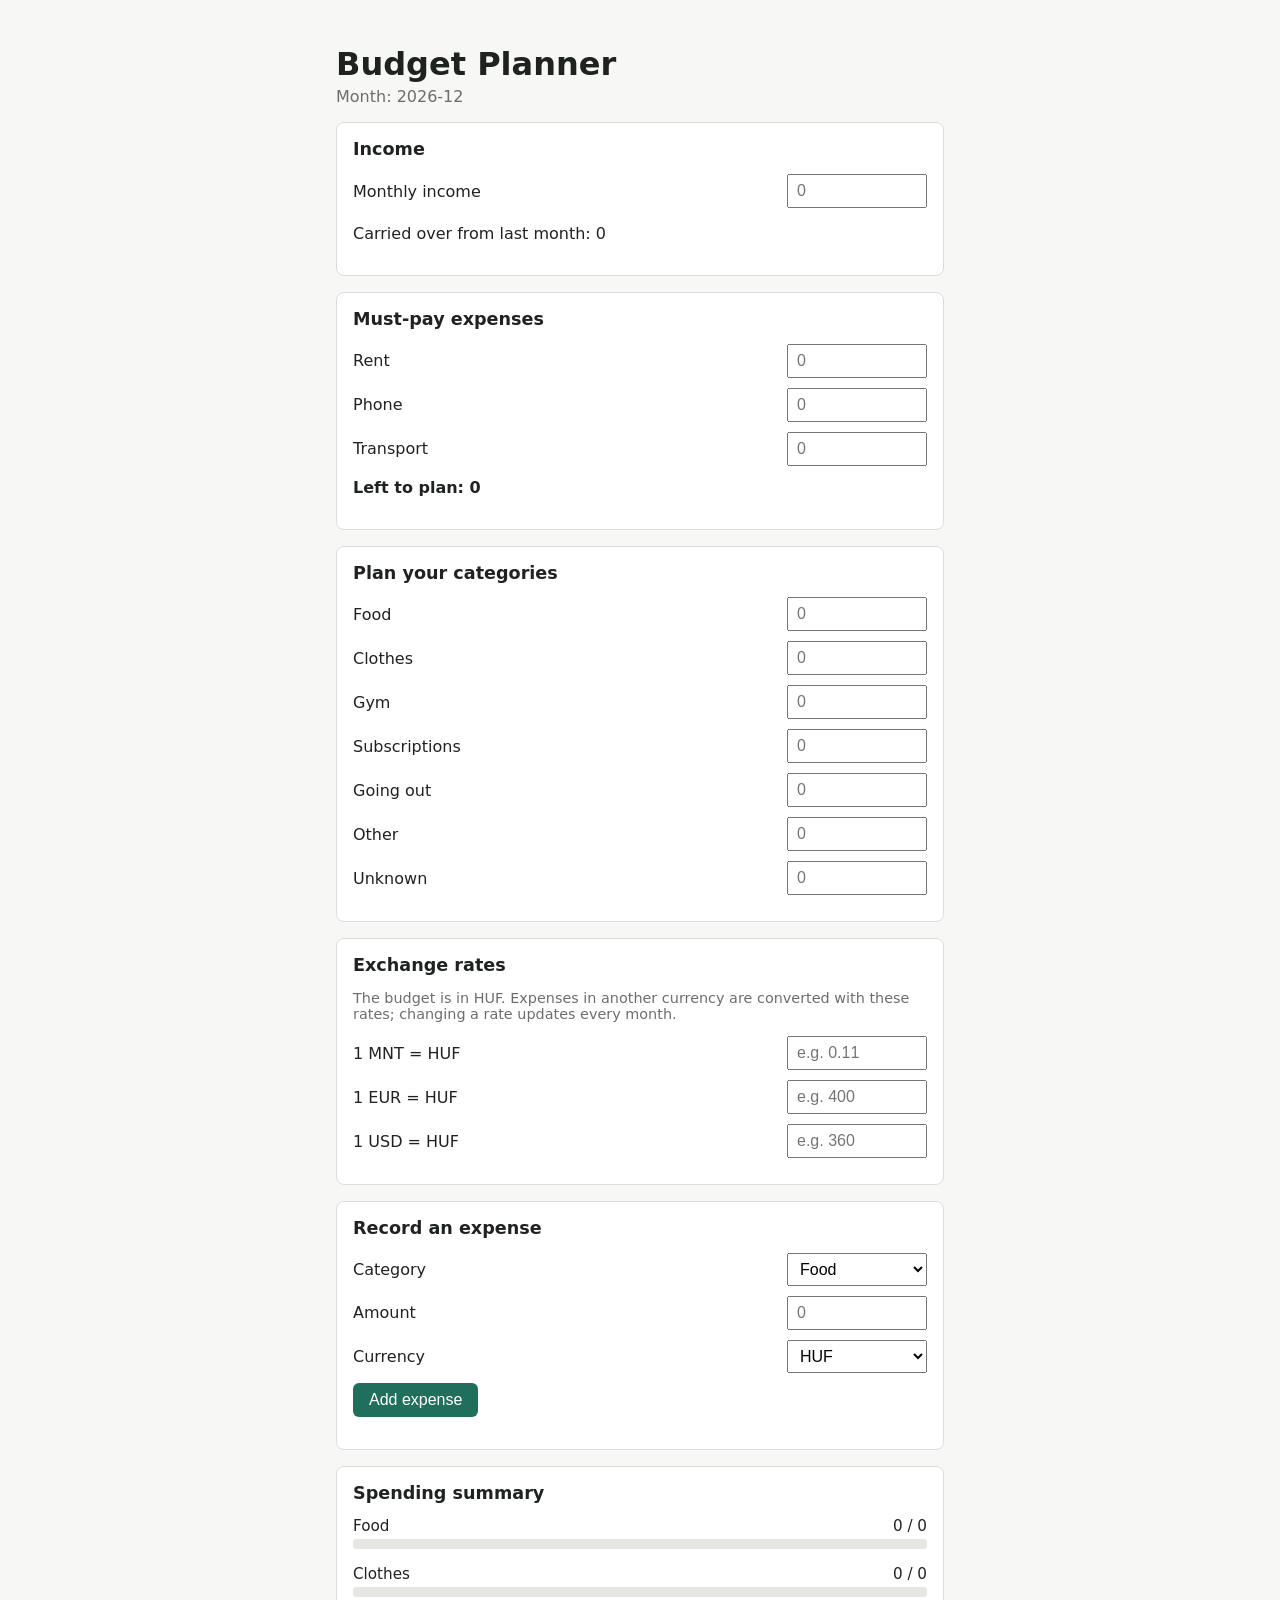
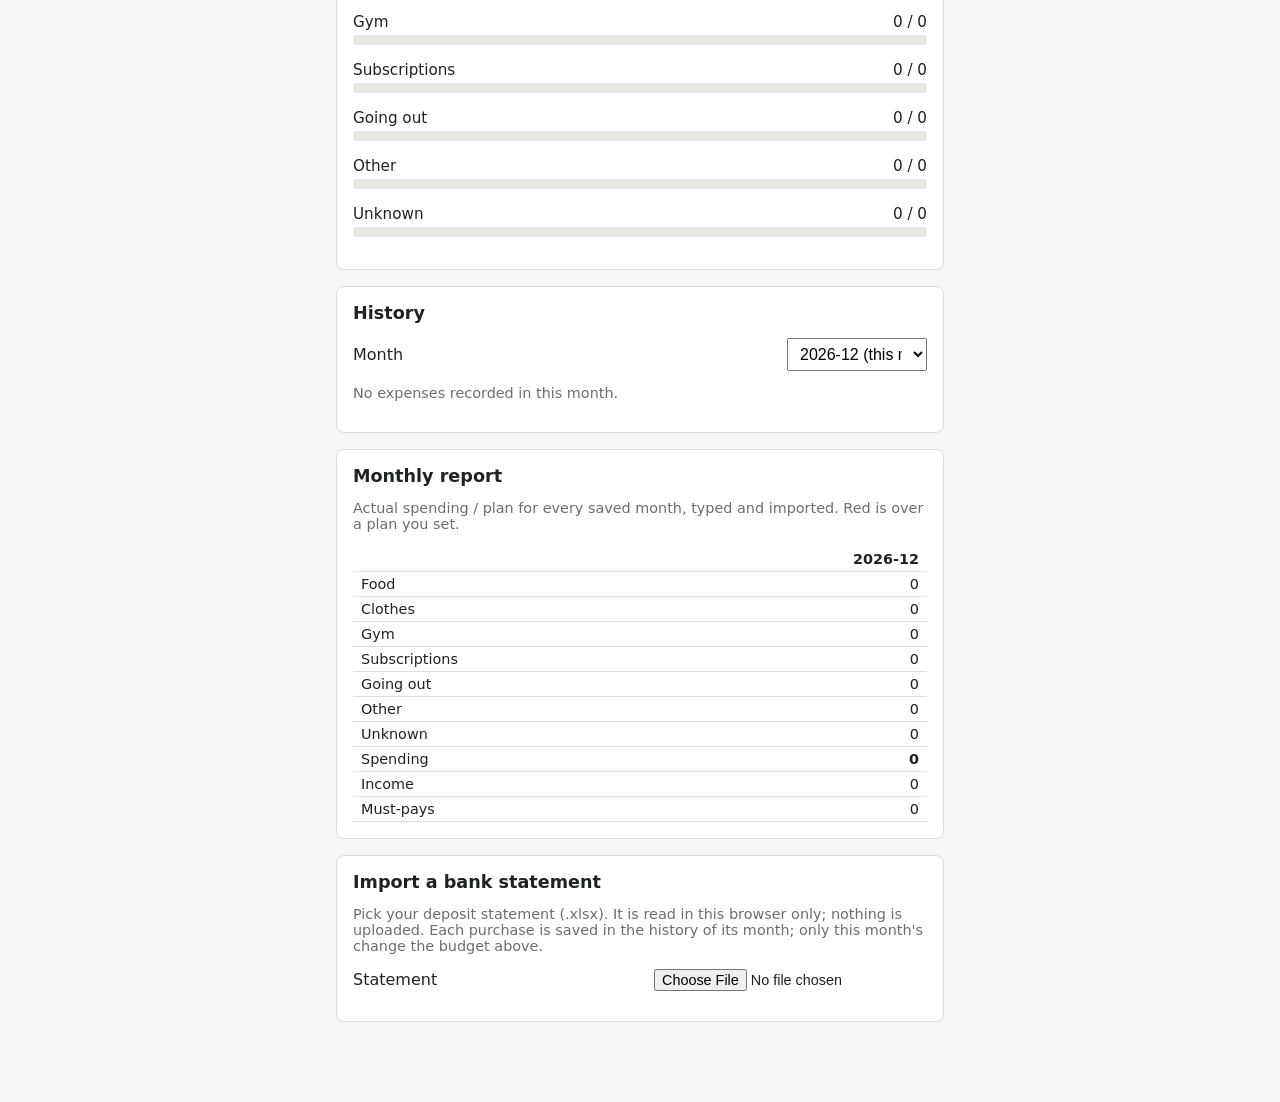
==== index.html @ a68175dc "Convert MNT, EUR and USD expenses to HUF" ====
<!DOCTYPE html>
<html lang="en">
<head>
  <meta charset="UTF-8">
  <meta name="viewport" content="width=device-width, initial-scale=1.0">
  <title>Budget Planner</title>
  <link rel="stylesheet" href="style.css">
</head>
<body>
  <div class="app">
    <h1>Budget Planner</h1>
    <p id="load-warning" class="warning" hidden></p>
    <p class="month-label">Month: <span id="current-month"></span></p>

    <section id="income-section">
      <h2>Income</h2>
      <label class="field">
        Monthly income
        <input type="number" id="income-input" min="0" step="0.01" placeholder="0">
      </label>
      <p class="carry-over">Carried over from last month: <span id="carry-over">0</span></p>
    </section>

    <section id="mustpays-section">
      <h2>Must-pay expenses</h2>
      <label class="field">
        Rent
        <input type="number" id="rent-input" min="0" step="0.01" placeholder="0">
      </label>
      <label class="field">
        Phone
        <input type="number" id="phone-input" min="0" step="0.01" placeholder="0">
      </label>
      <label class="field">
        Transport
        <input type="number" id="transport-input" min="0" step="0.01" placeholder="0">
      </label>
      <p class="left-to-plan">Left to plan: <span id="left-to-plan">0</span></p>
    </section>

    <section id="planning-section">
      <h2>Plan your categories</h2>
      <div id="category-plan-list"></div>
    </section>

    <section id="rates-section">
      <h2>Exchange rates</h2>
      <p class="hint">The budget is in HUF. Expenses in another currency are converted with these rates;
        changing a rate updates every month.</p>
      <label class="field">
        1 MNT = HUF
        <input type="number" id="rate-MNT" min="0" step="any" placeholder="e.g. 0.11">
      </label>
      <label class="field">
        1 EUR = HUF
        <input type="number" id="rate-EUR" min="0" step="any" placeholder="e.g. 400">
      </label>
      <label class="field">
        1 USD = HUF
        <input type="number" id="rate-USD" min="0" step="any" placeholder="e.g. 360">
      </label>
    </section>

    <section id="expense-section">
      <h2>Record an expense</h2>
      <label class="field">
        Category
        <select id="expense-category"></select>
      </label>
      <label class="field">
        Amount
        <input type="number" id="expense-amount" min="0" step="0.01" placeholder="0">
      </label>
      <label class="field">
        Currency
        <select id="expense-currency"></select>
      </label>
      <button id="add-expense-btn" type="button">Add expense</button>
      <p id="expense-message" class="warning"></p>
    </section>

    <section id="summary-section">
      <h2>Spending summary</h2>
      <p id="rate-warning" class="warning" hidden></p>
      <div id="category-summary-list"></div>
    </section>

    <section id="history-section">
      <h2>History</h2>
      <label class="field">
        Month
        <select id="history-month"></select>
      </label>
      <div id="history-list"></div>
    </section>

    <section id="report-section">
      <h2>Monthly report</h2>
      <p class="hint">Actual spending / plan for every saved month, typed and imported. Red is over a plan you set.</p>
      <div class="report-scroll">
        <table id="monthly-report"></table>
      </div>
    </section>

    <section id="statement-section">
      <h2>Import a bank statement</h2>
      <p class="hint">Pick your deposit statement (.xlsx). It is read in this browser only; nothing is uploaded.
        Each purchase is saved in the history of its month; only this month's change the budget above.</p>
      <label class="field">
        Statement
        <input type="file" id="statement-input" accept=".xlsx">
      </label>
      <p id="statement-status" class="hint"></p>
    </section>
  </div>

  <script src="statement.js"></script>
  <script src="app.js"></script>
</body>
</html>
---- style.css ----
:root {
  color-scheme: light dark;
  --bg: #f7f7f5;
  --panel: #ffffff;
  --text: #1f2320;
  --muted: #6b6f6c;
  --accent: #1f6f5c;
  --over: #c0392b;
  --border: #ddd;
}

* {
  box-sizing: border-box;
}

body {
  margin: 0;
  font-family: system-ui, -apple-system, "Segoe UI", sans-serif;
  background: var(--bg);
  color: var(--text);
}

.app {
  max-width: 640px;
  margin: 0 auto;
  padding: 24px 16px 64px;
}

h1 {
  margin-bottom: 4px;
}

.month-label {
  color: var(--muted);
  margin-top: 0;
}

section {
  background: var(--panel);
  border: 1px solid var(--border);
  border-radius: 8px;
  padding: 16px;
  margin-bottom: 16px;
}

h2 {
  margin-top: 0;
  font-size: 1.1rem;
}

.field {
  display: flex;
  justify-content: space-between;
  align-items: center;
  gap: 12px;
  margin-bottom: 10px;
}

.field input,
.field select {
  width: 140px;
  padding: 6px 8px;
  font-size: 1rem;
}

.left-to-plan {
  font-weight: 600;
  margin-top: 12px;
}

.category-plan-row {
  display: flex;
  justify-content: space-between;
  align-items: center;
  gap: 12px;
  margin-bottom: 10px;
}

.category-plan-row input {
  width: 140px;
  padding: 6px 8px;
  font-size: 1rem;
}

#add-expense-btn {
  padding: 8px 16px;
  font-size: 1rem;
  cursor: pointer;
  background: var(--accent);
  color: #fff;
  border: none;
  border-radius: 6px;
}

.category-summary-row {
  margin-bottom: 16px;
}

.category-summary-row .summary-header {
  display: flex;
  justify-content: space-between;
  font-size: 0.95rem;
  margin-bottom: 4px;
}

.progress-track {
  background: #e6e6e3;
  border-radius: 4px;
  height: 10px;
  overflow: hidden;
}

.progress-fill {
  height: 100%;
  background: var(--accent);
}

.progress-fill.over {
  background: var(--over);
}

.warning {
  color: var(--over);
  font-weight: 600;
  margin-top: 4px;
}

.hint {
  color: var(--muted);
  font-size: 0.9rem;
}

.field input[type="file"] {
  width: auto;
  max-width: 60%;
  padding: 0;
  font-size: 0.9rem;
}

/* The report has one column per month, so it scrolls sideways on a phone
   instead of widening the page. */
.report-scroll {
  overflow-x: auto;
}

#monthly-report {
  border-collapse: collapse;
  width: 100%;
  font-size: 0.9rem;
}

#monthly-report th,
#monthly-report td {
  padding: 4px 8px;
  border-bottom: 1px solid var(--border);
  text-align: right;
  white-space: nowrap;
}

#monthly-report th {
  text-align: left;
  font-weight: normal;
}

#monthly-report .report-head td,
#monthly-report .report-total {
  font-weight: 600;
}

#monthly-report .report-aside {
  color: var(--muted);
}

#monthly-report td.over {
  color: var(--over);
  font-weight: 600;
}

.history-row {
  display: flex;
  flex-wrap: wrap;
  align-items: center;
  gap: 4px 12px;
  padding: 6px 0;
  border-bottom: 1px solid var(--border);
  font-size: 0.9rem;
}

.history-time {
  color: var(--muted);
  min-width: 140px;
}

.history-category {
  flex: 1;
}

.history-amount {
  font-weight: 600;
}

.history-source {
  color: var(--muted);
  font-size: 0.8rem;
}

.delete-btn {
  padding: 2px 8px;
  font-size: 0.8rem;
  cursor: pointer;
  background: none;
  color: var(--over);
  border: 1px solid var(--over);
  border-radius: 4px;
}

@media (prefers-color-scheme: dark) {
  :root {
    --bg: #1b1d1c;
    --panel: #262927;
    --text: #eee;
    --muted: #9aa39d;
    --border: #3a3d3b;
  }
}
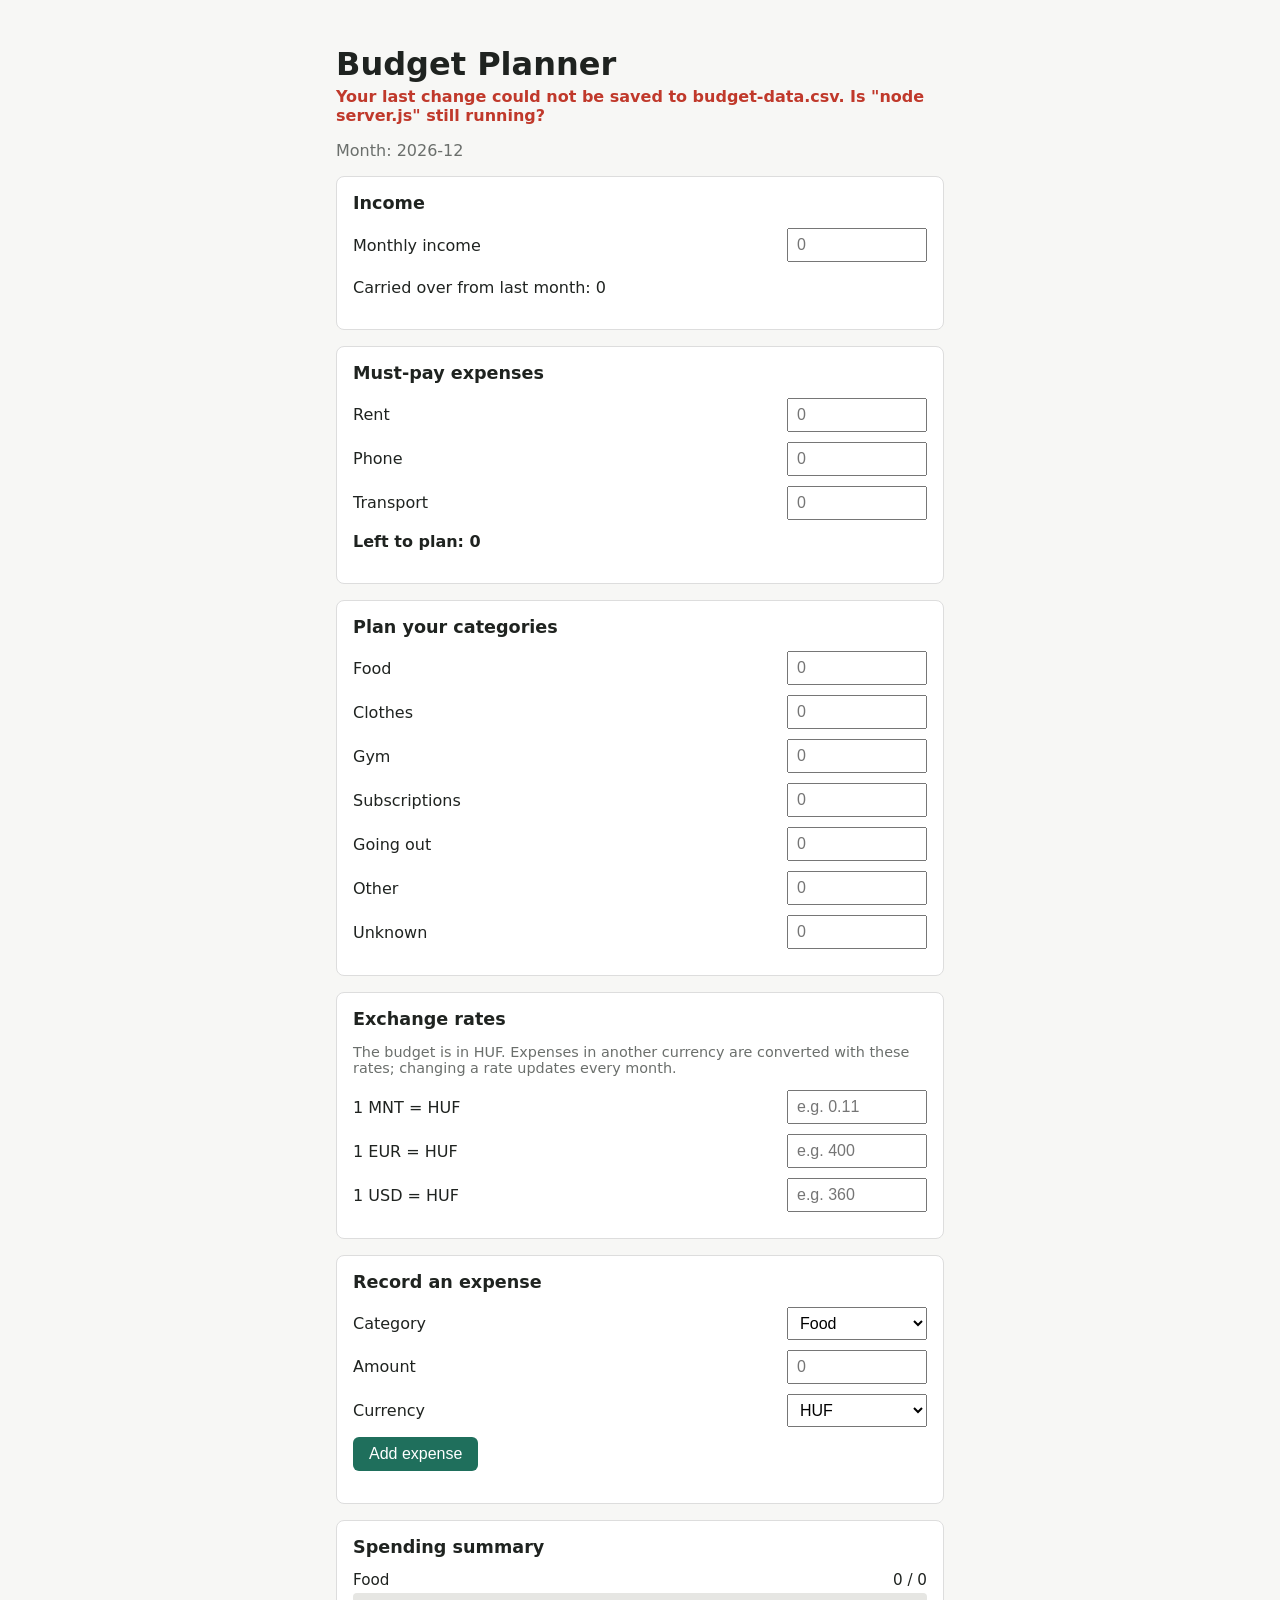
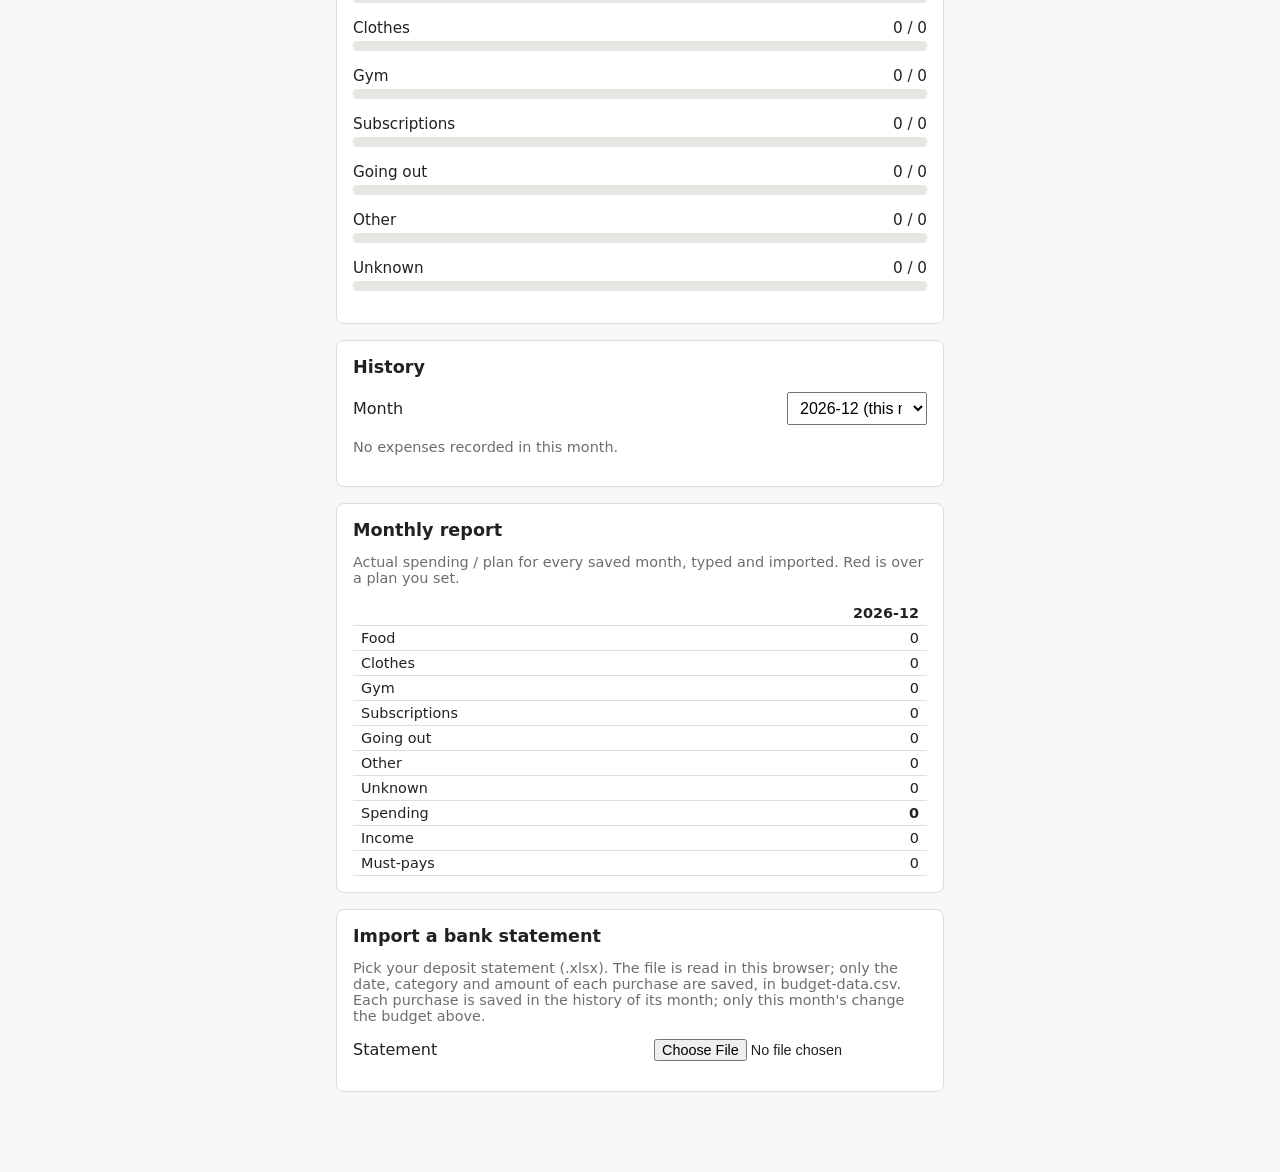
==== commit edd1fcc4: "Save all data in budget-data.csv through a local server" ====
--- a/index.html
+++ b/index.html
@@ -10,6 +10,7 @@
   <div class="app">
     <h1>Budget Planner</h1>
     <p id="load-warning" class="warning" hidden></p>
+    <p id="save-warning" class="warning" hidden></p>
     <p class="month-label">Month: <span id="current-month"></span></p>
 
     <section id="income-section">
@@ -104,7 +105,7 @@
 
     <section id="statement-section">
       <h2>Import a bank statement</h2>
-      <p class="hint">Pick your deposit statement (.xlsx). It is read in this browser only; nothing is uploaded.
+      <p class="hint">Pick your deposit statement (.xlsx). The file is read in this browser; only the date, category and amount of each purchase are saved, in budget-data.csv.
         Each purchase is saved in the history of its month; only this month's change the budget above.</p>
       <label class="field">
         Statement
@@ -115,6 +116,7 @@
   </div>
 
   <script src="statement.js"></script>
+  <script src="csv-data.js"></script>
   <script src="app.js"></script>
 </body>
 </html>
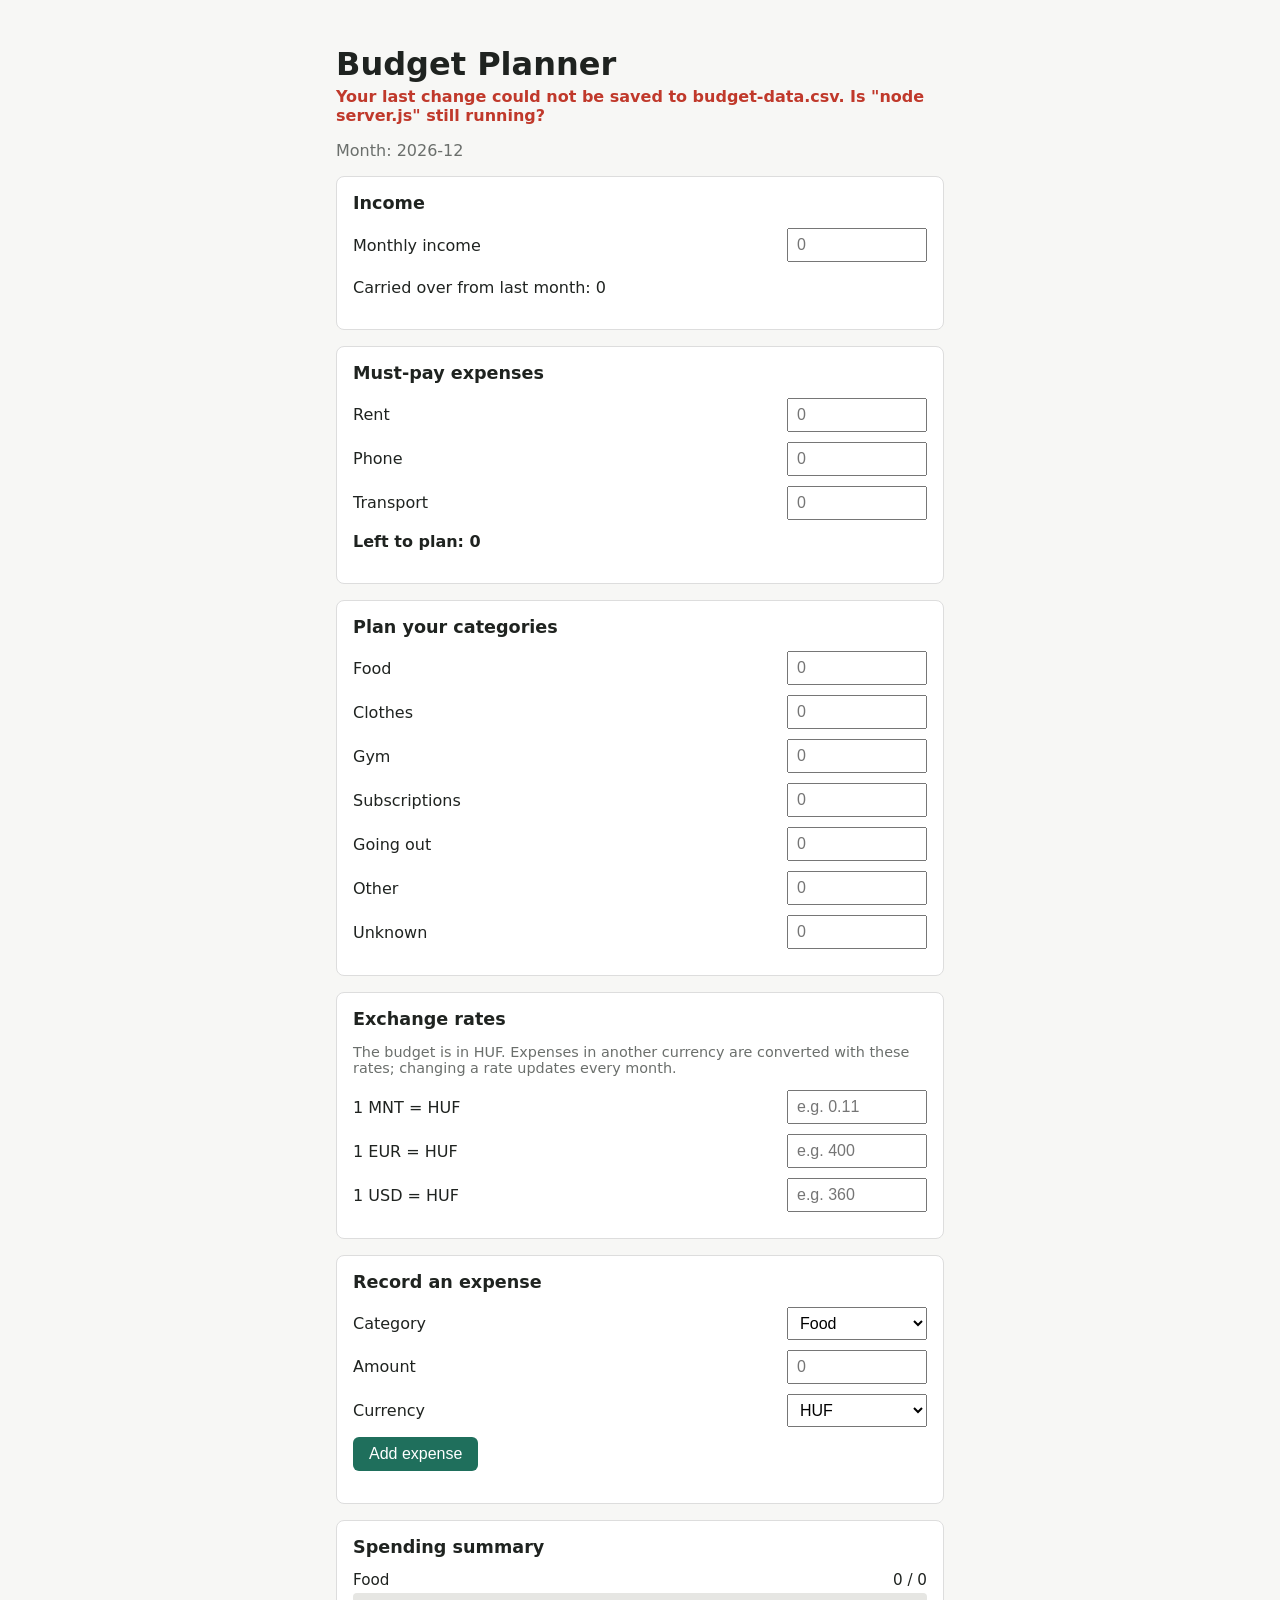
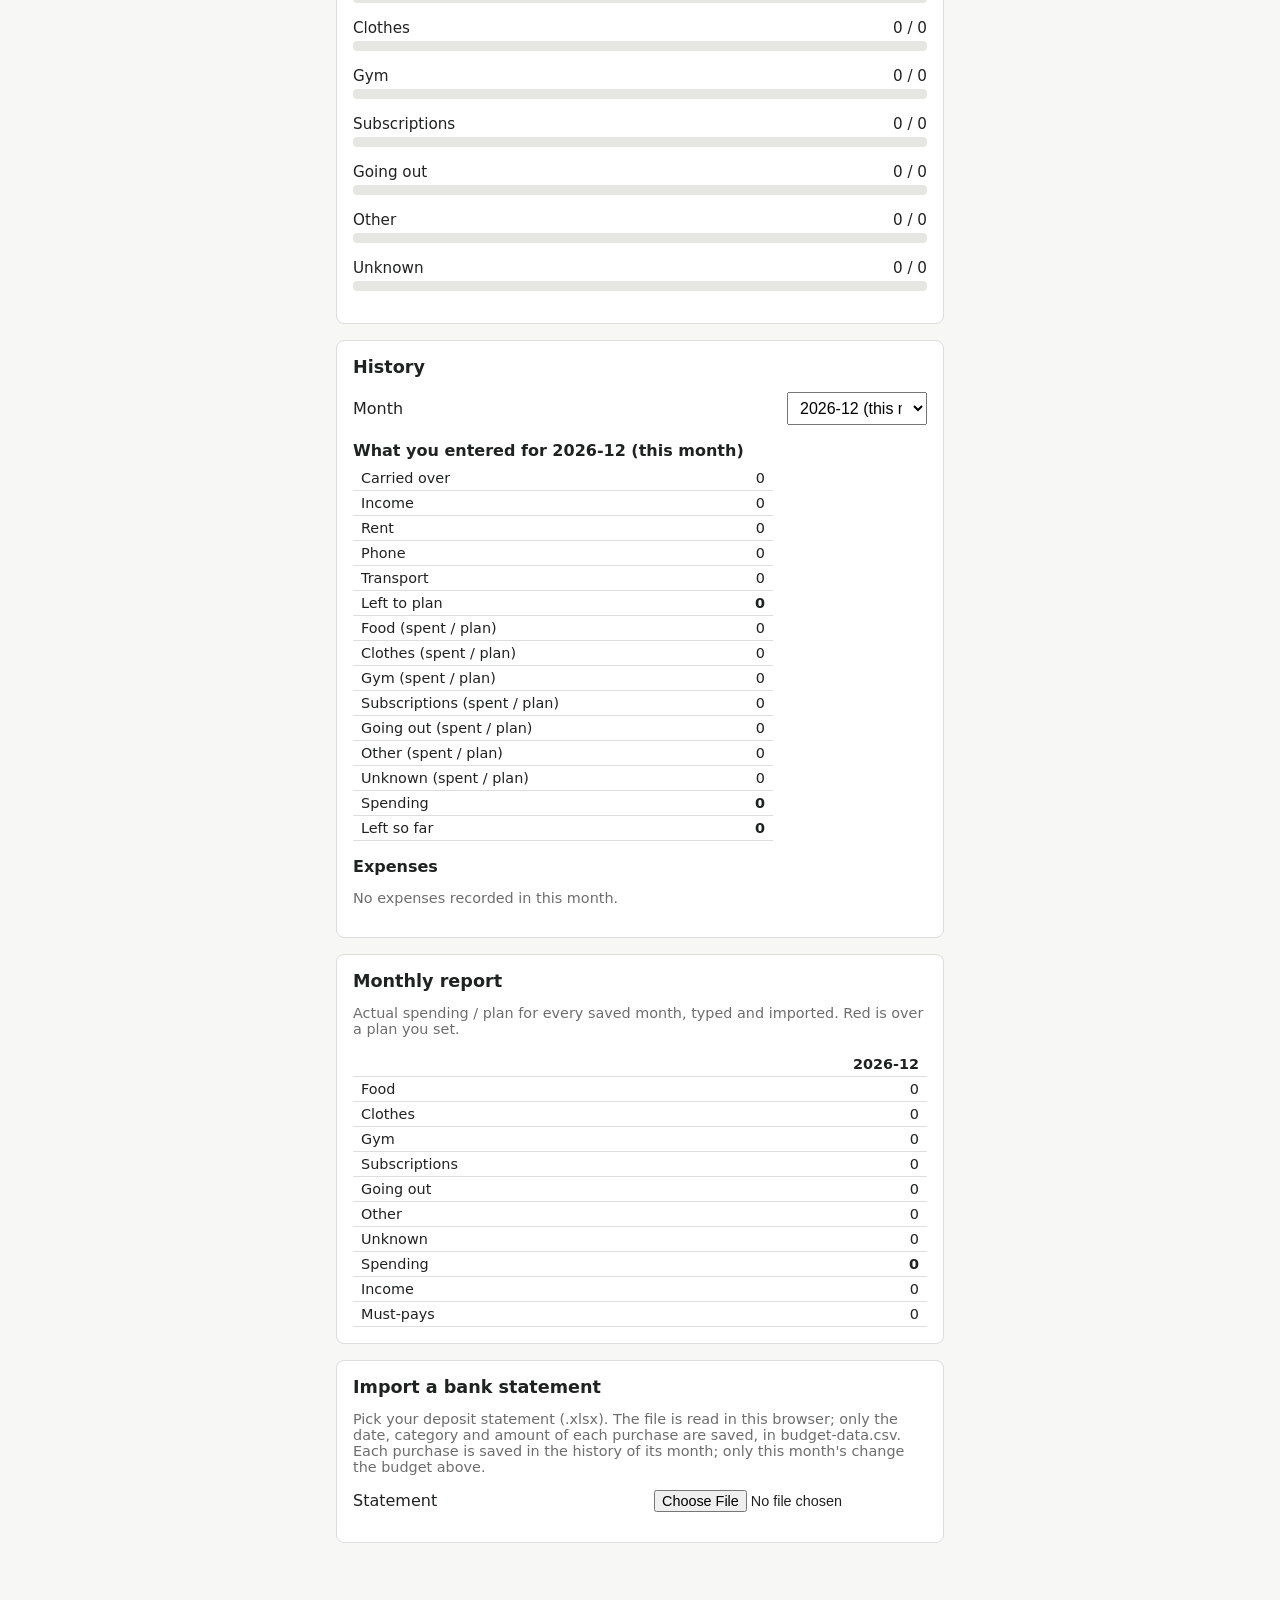
==== commit d6746296: "Show each month's inputs in the history" ====
--- a/index.html
+++ b/index.html
@@ -92,6 +92,9 @@
         Month
         <select id="history-month"></select>
       </label>
+      <h3 id="history-inputs-title" class="history-subtitle"></h3>
+      <table id="history-inputs" class="report-table"></table>
+      <h3 class="history-subtitle">Expenses</h3>
       <div id="history-list"></div>
     </section>
 
@@ -99,7 +102,7 @@
       <h2>Monthly report</h2>
       <p class="hint">Actual spending / plan for every saved month, typed and imported. Red is over a plan you set.</p>
       <div class="report-scroll">
-        <table id="monthly-report"></table>
+        <table id="monthly-report" class="report-table"></table>
       </div>
     </section>
 
--- a/style.css
+++ b/style.css
@@ -143,35 +143,35 @@
   overflow-x: auto;
 }
 
-#monthly-report {
+.report-table {
   border-collapse: collapse;
   width: 100%;
   font-size: 0.9rem;
 }
 
-#monthly-report th,
-#monthly-report td {
+.report-table th,
+.report-table td {
   padding: 4px 8px;
   border-bottom: 1px solid var(--border);
   text-align: right;
   white-space: nowrap;
 }
 
-#monthly-report th {
+.report-table th {
   text-align: left;
   font-weight: normal;
 }
 
-#monthly-report .report-head td,
-#monthly-report .report-total {
-  font-weight: 600;
-}
-
-#monthly-report .report-aside {
-  color: var(--muted);
-}
-
-#monthly-report td.over {
+.report-table .report-head td,
+.report-table .report-total {
+  font-weight: 600;
+}
+
+.report-table .report-aside {
+  color: var(--muted);
+}
+
+.report-table td.over {
   color: var(--over);
   font-weight: 600;
 }
@@ -223,3 +223,13 @@
     --border: #3a3d3b;
   }
 }
+
+.history-subtitle {
+  font-size: 1rem;
+  margin: 16px 0 6px;
+}
+
+/* A month's inputs: the label left, the amount right, at reading width. */
+#history-inputs {
+  max-width: 420px;
+}
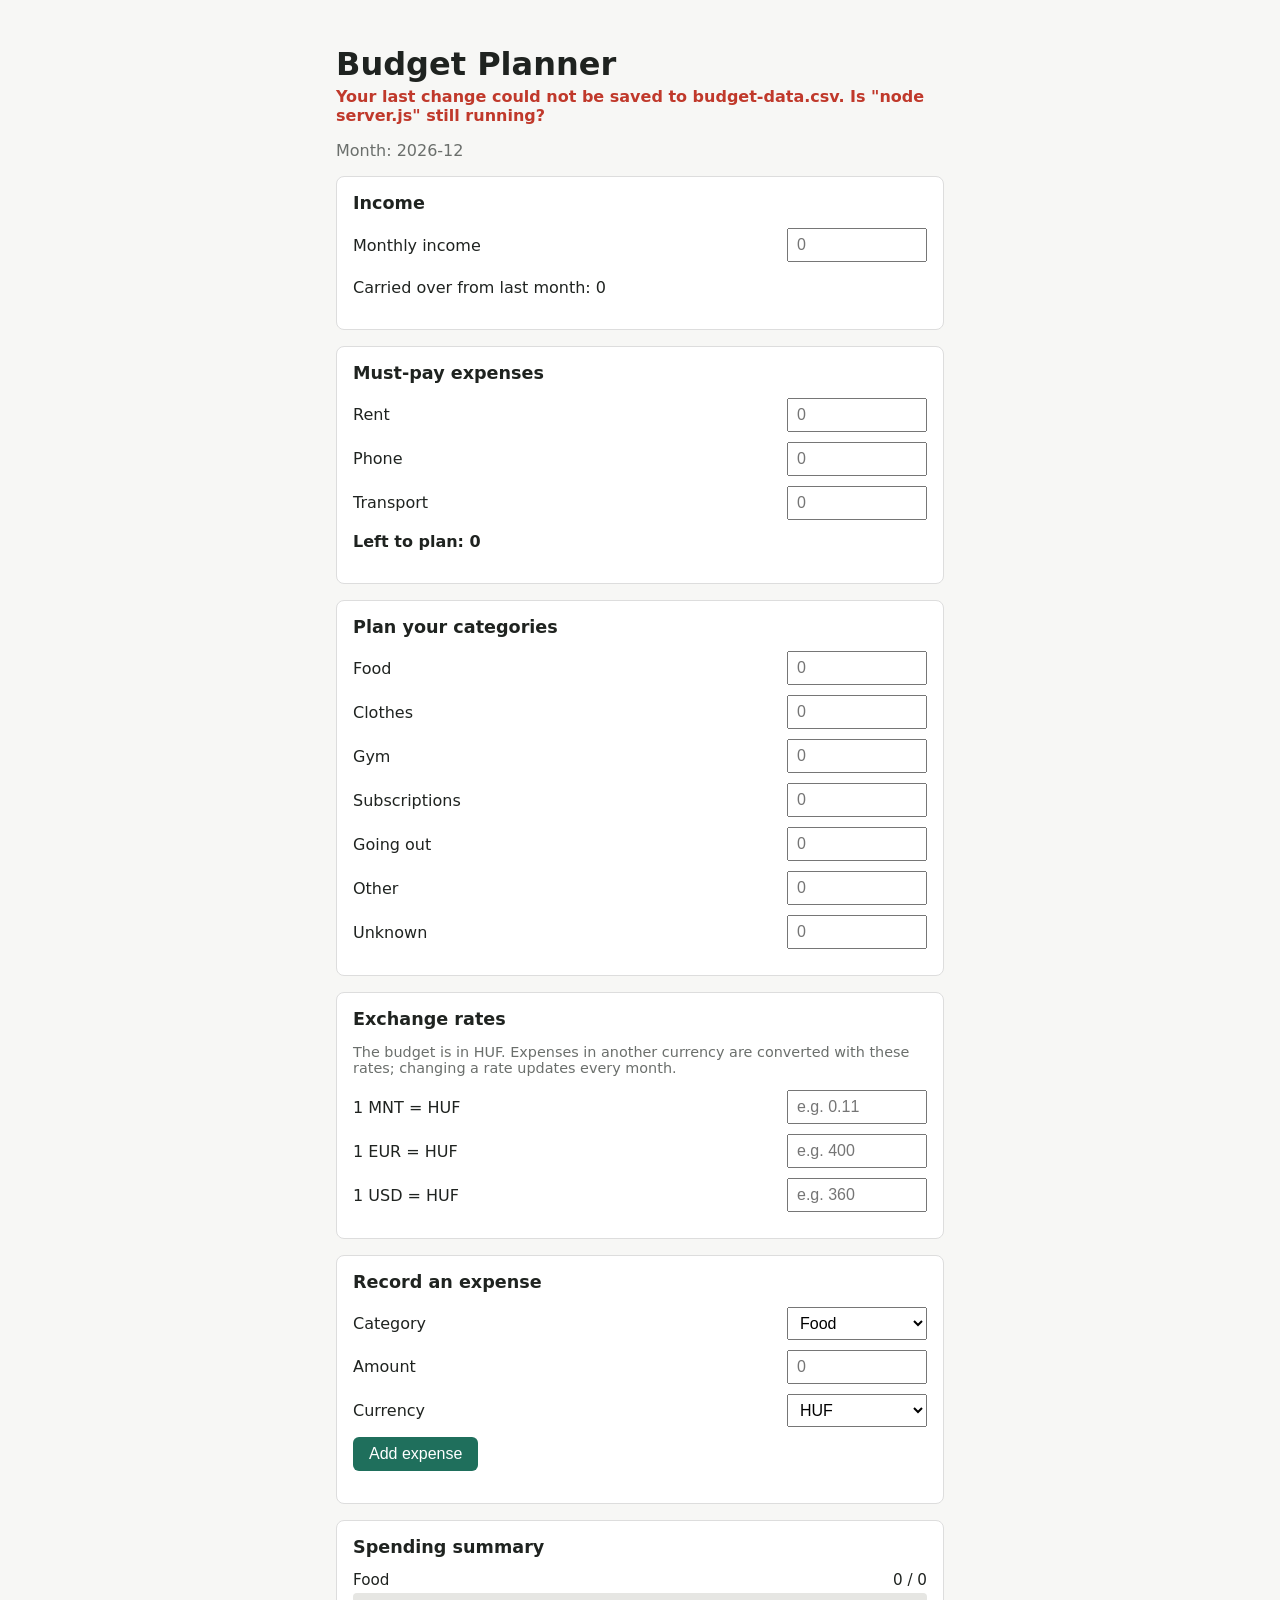
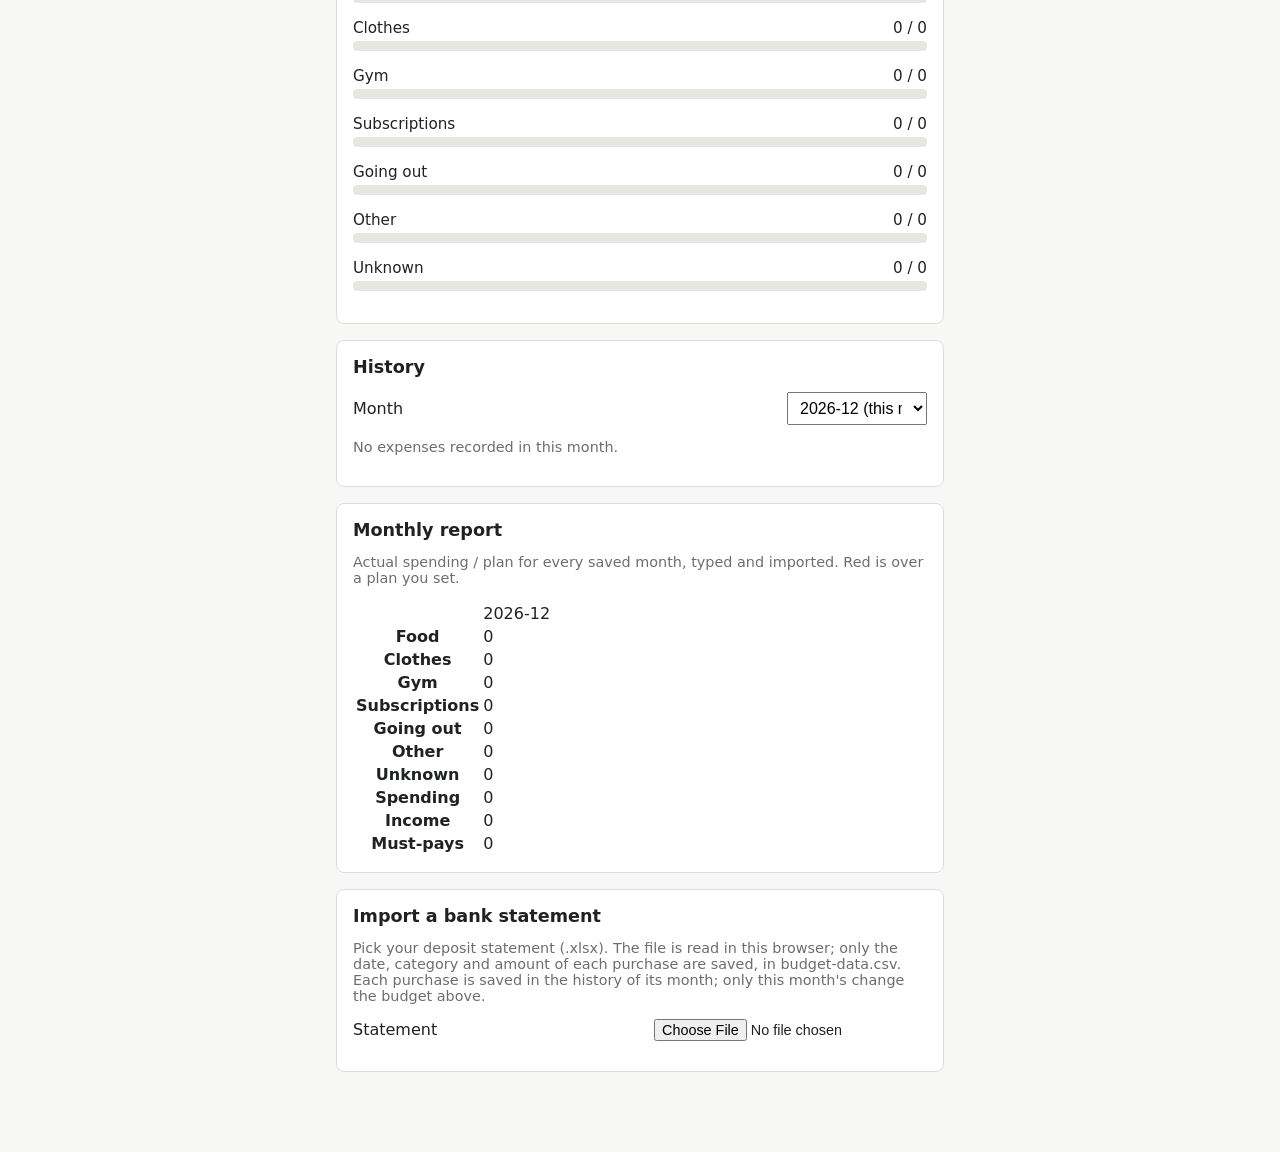
==== commit ccfd5596: "Merge pull request #17 from esst-prog2/csv-storage Save all data in budget-data.csv through a local " ====
--- a/index.html
+++ b/index.html
@@ -92,9 +92,6 @@
         Month
         <select id="history-month"></select>
       </label>
-      <h3 id="history-inputs-title" class="history-subtitle"></h3>
-      <table id="history-inputs" class="report-table"></table>
-      <h3 class="history-subtitle">Expenses</h3>
       <div id="history-list"></div>
     </section>
 
@@ -102,7 +99,7 @@
       <h2>Monthly report</h2>
       <p class="hint">Actual spending / plan for every saved month, typed and imported. Red is over a plan you set.</p>
       <div class="report-scroll">
-        <table id="monthly-report" class="report-table"></table>
+        <table id="monthly-report"></table>
       </div>
     </section>
 
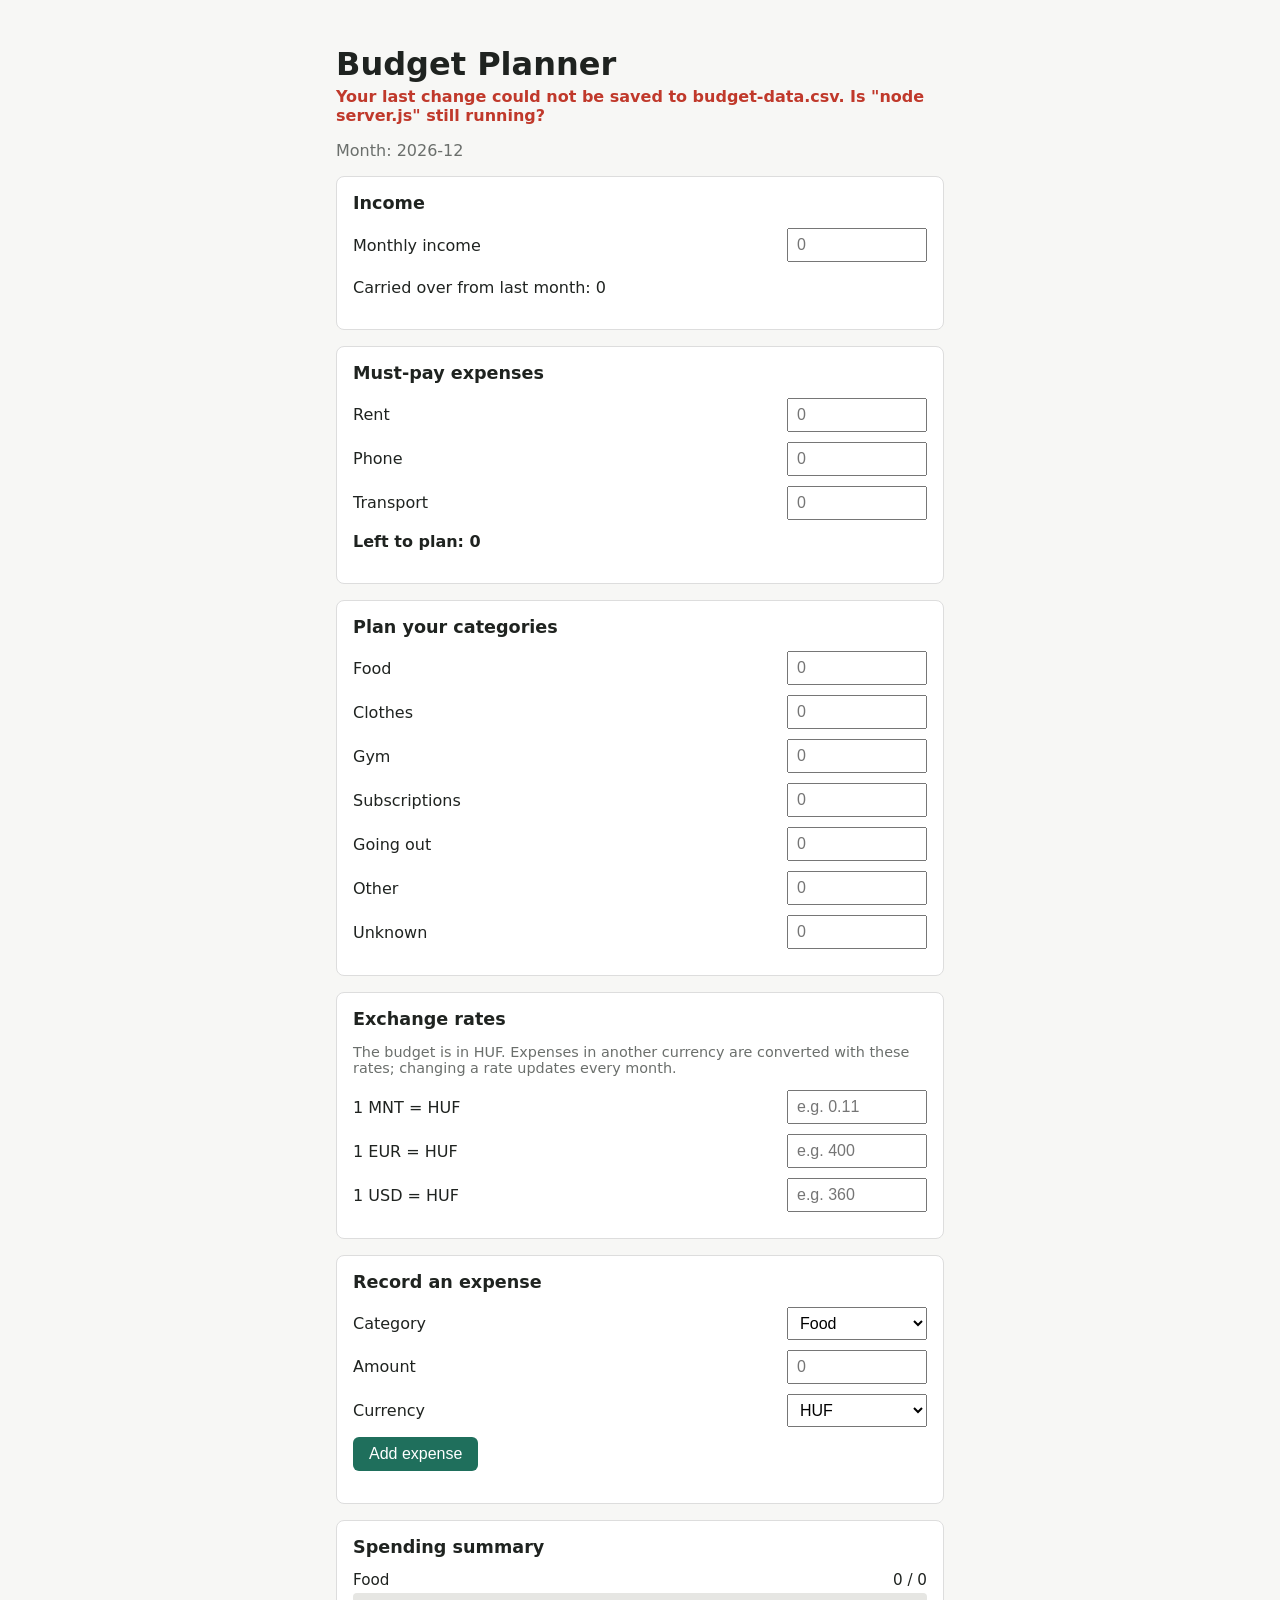
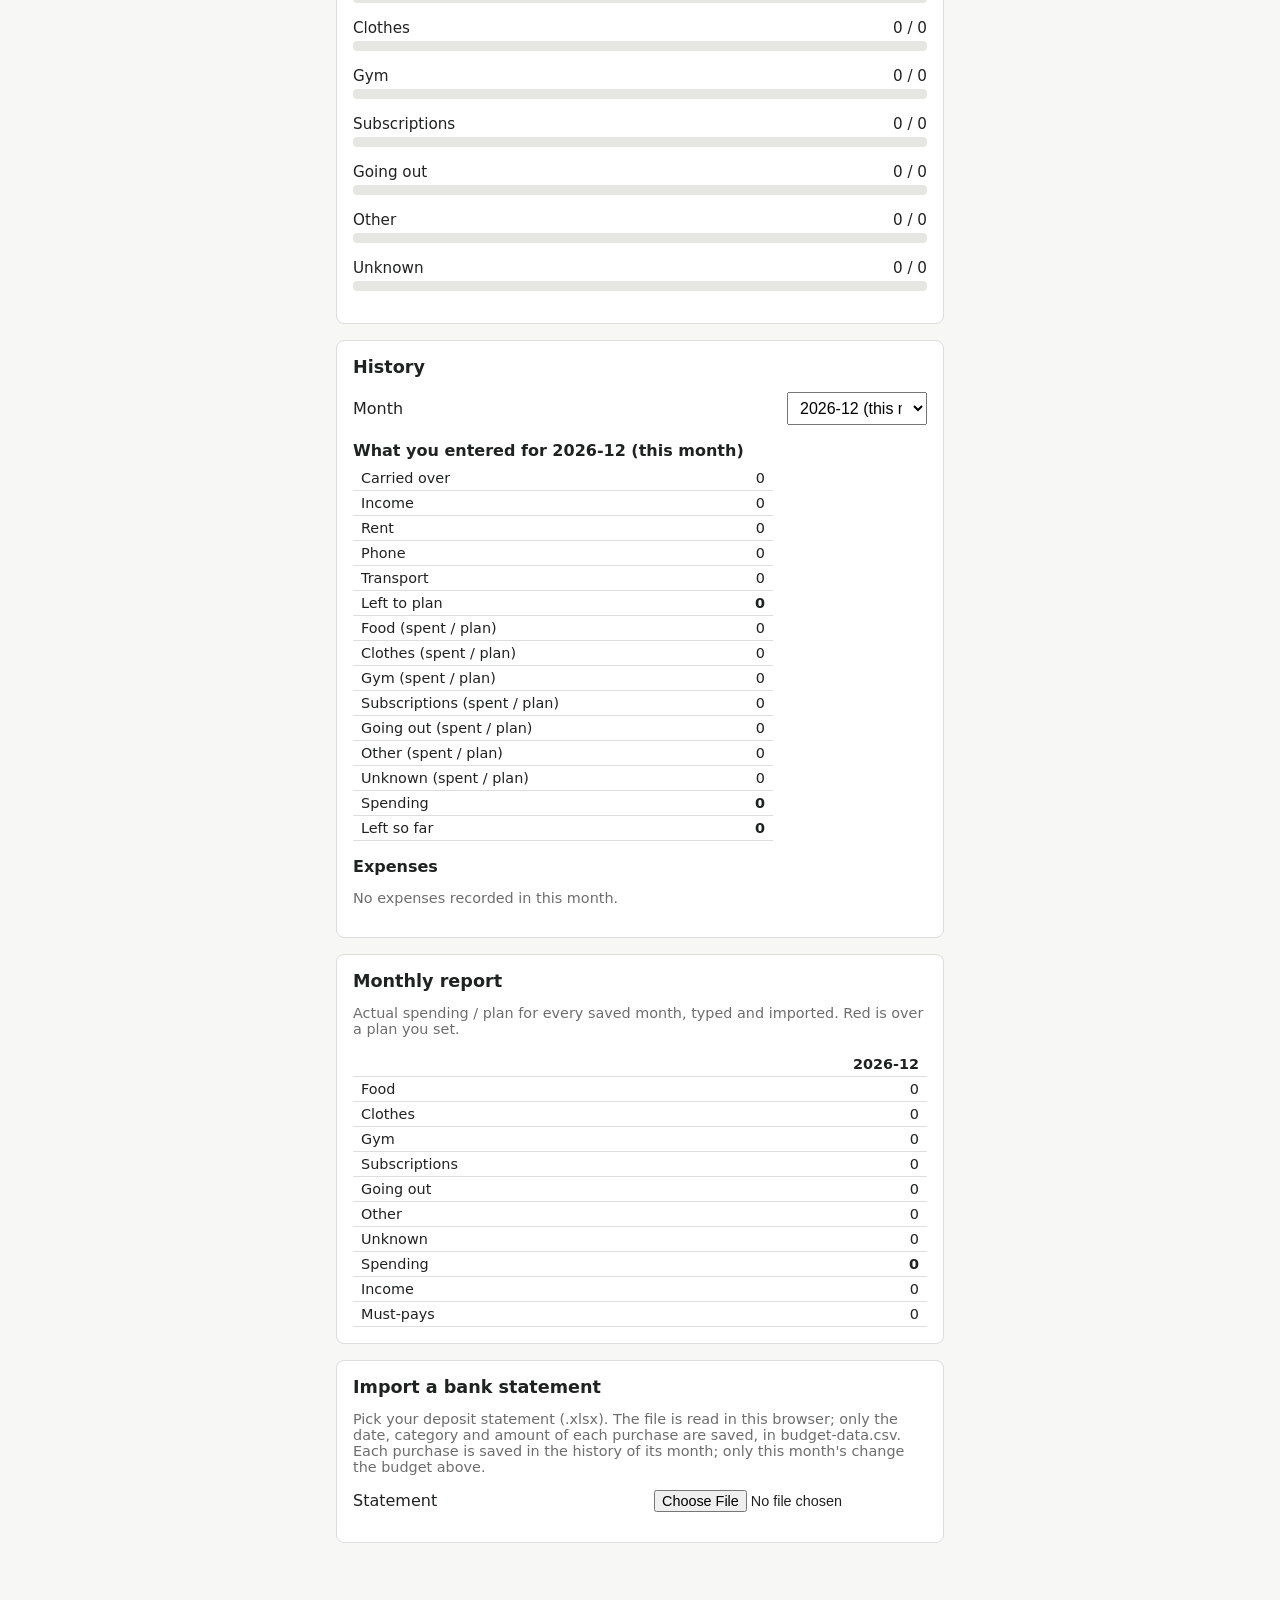
==== commit 8a2bd8c2: "Merge pull request #18 from esst-prog2/past-month-inputs Show each month's inputs in the history" ====
--- a/index.html
+++ b/index.html
@@ -92,6 +92,9 @@
         Month
         <select id="history-month"></select>
       </label>
+      <h3 id="history-inputs-title" class="history-subtitle"></h3>
+      <table id="history-inputs" class="report-table"></table>
+      <h3 class="history-subtitle">Expenses</h3>
       <div id="history-list"></div>
     </section>
 
@@ -99,7 +102,7 @@
       <h2>Monthly report</h2>
       <p class="hint">Actual spending / plan for every saved month, typed and imported. Red is over a plan you set.</p>
       <div class="report-scroll">
-        <table id="monthly-report"></table>
+        <table id="monthly-report" class="report-table"></table>
       </div>
     </section>
 
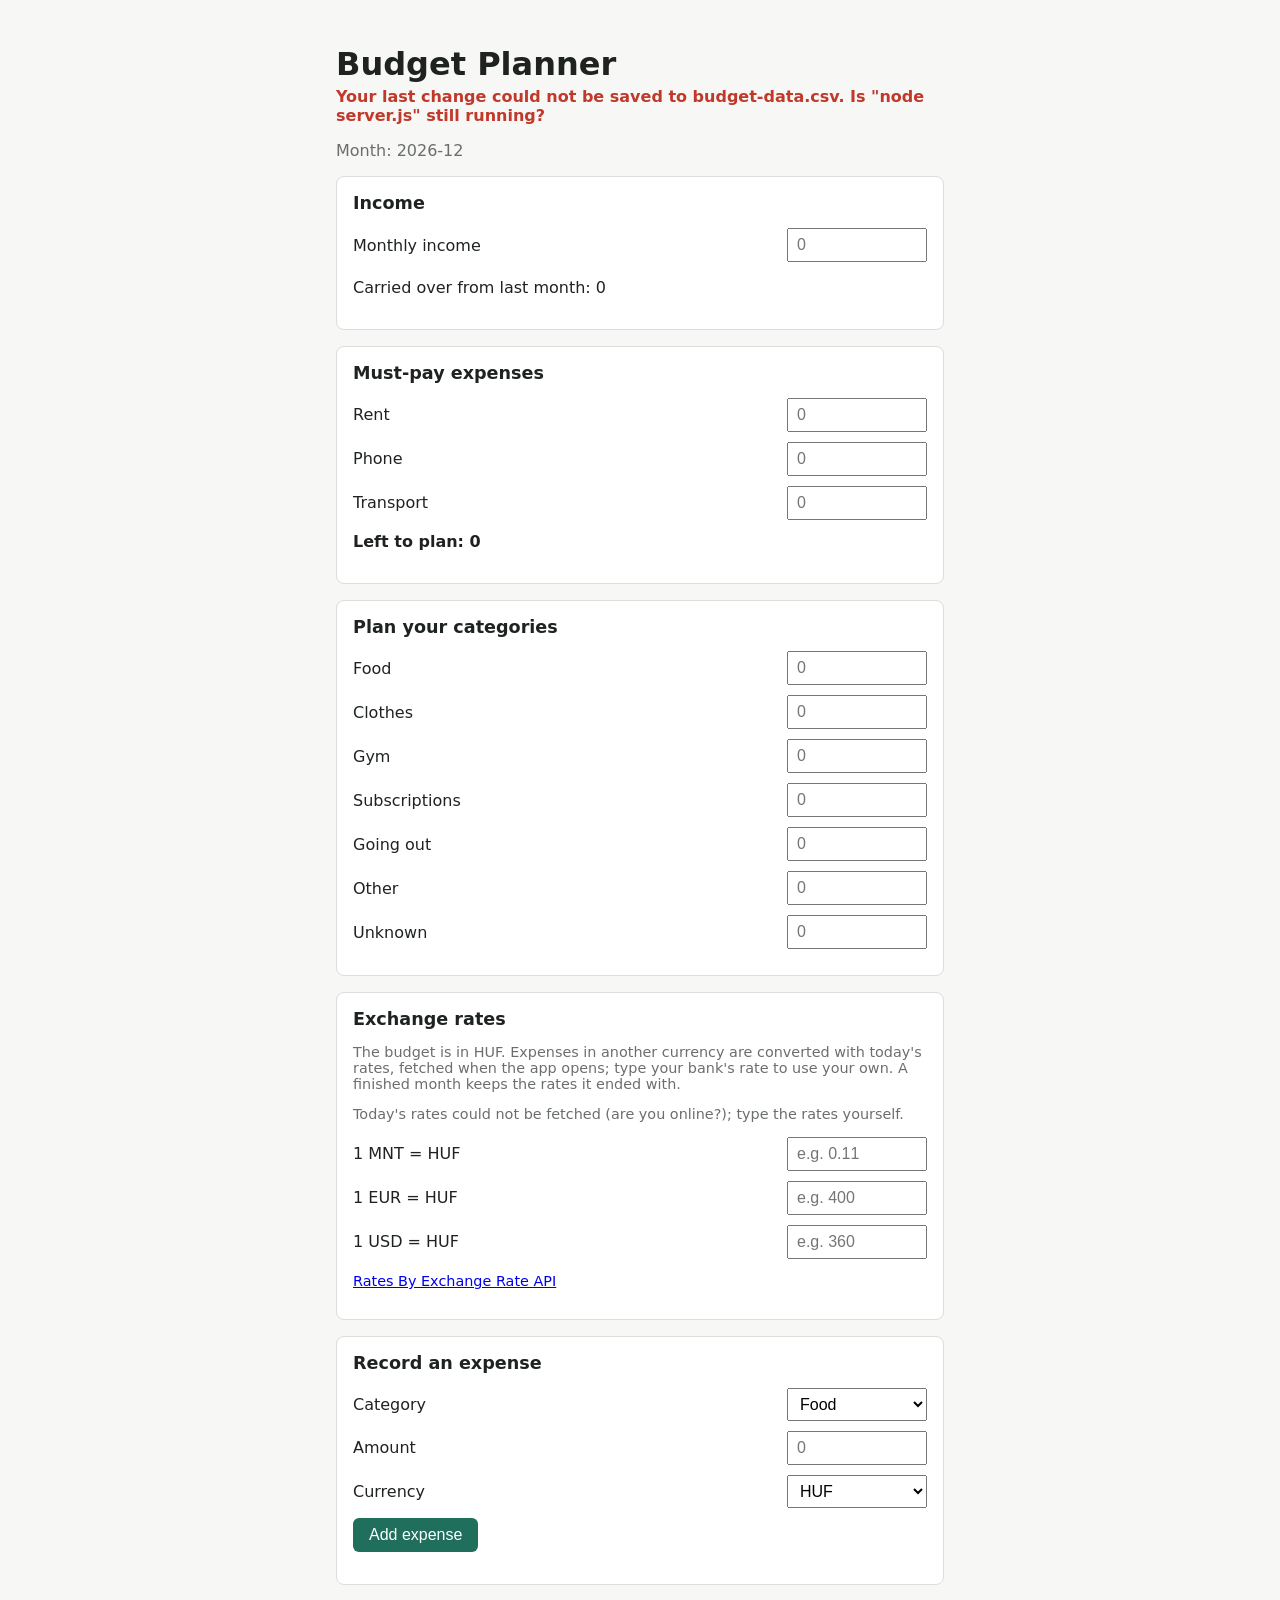
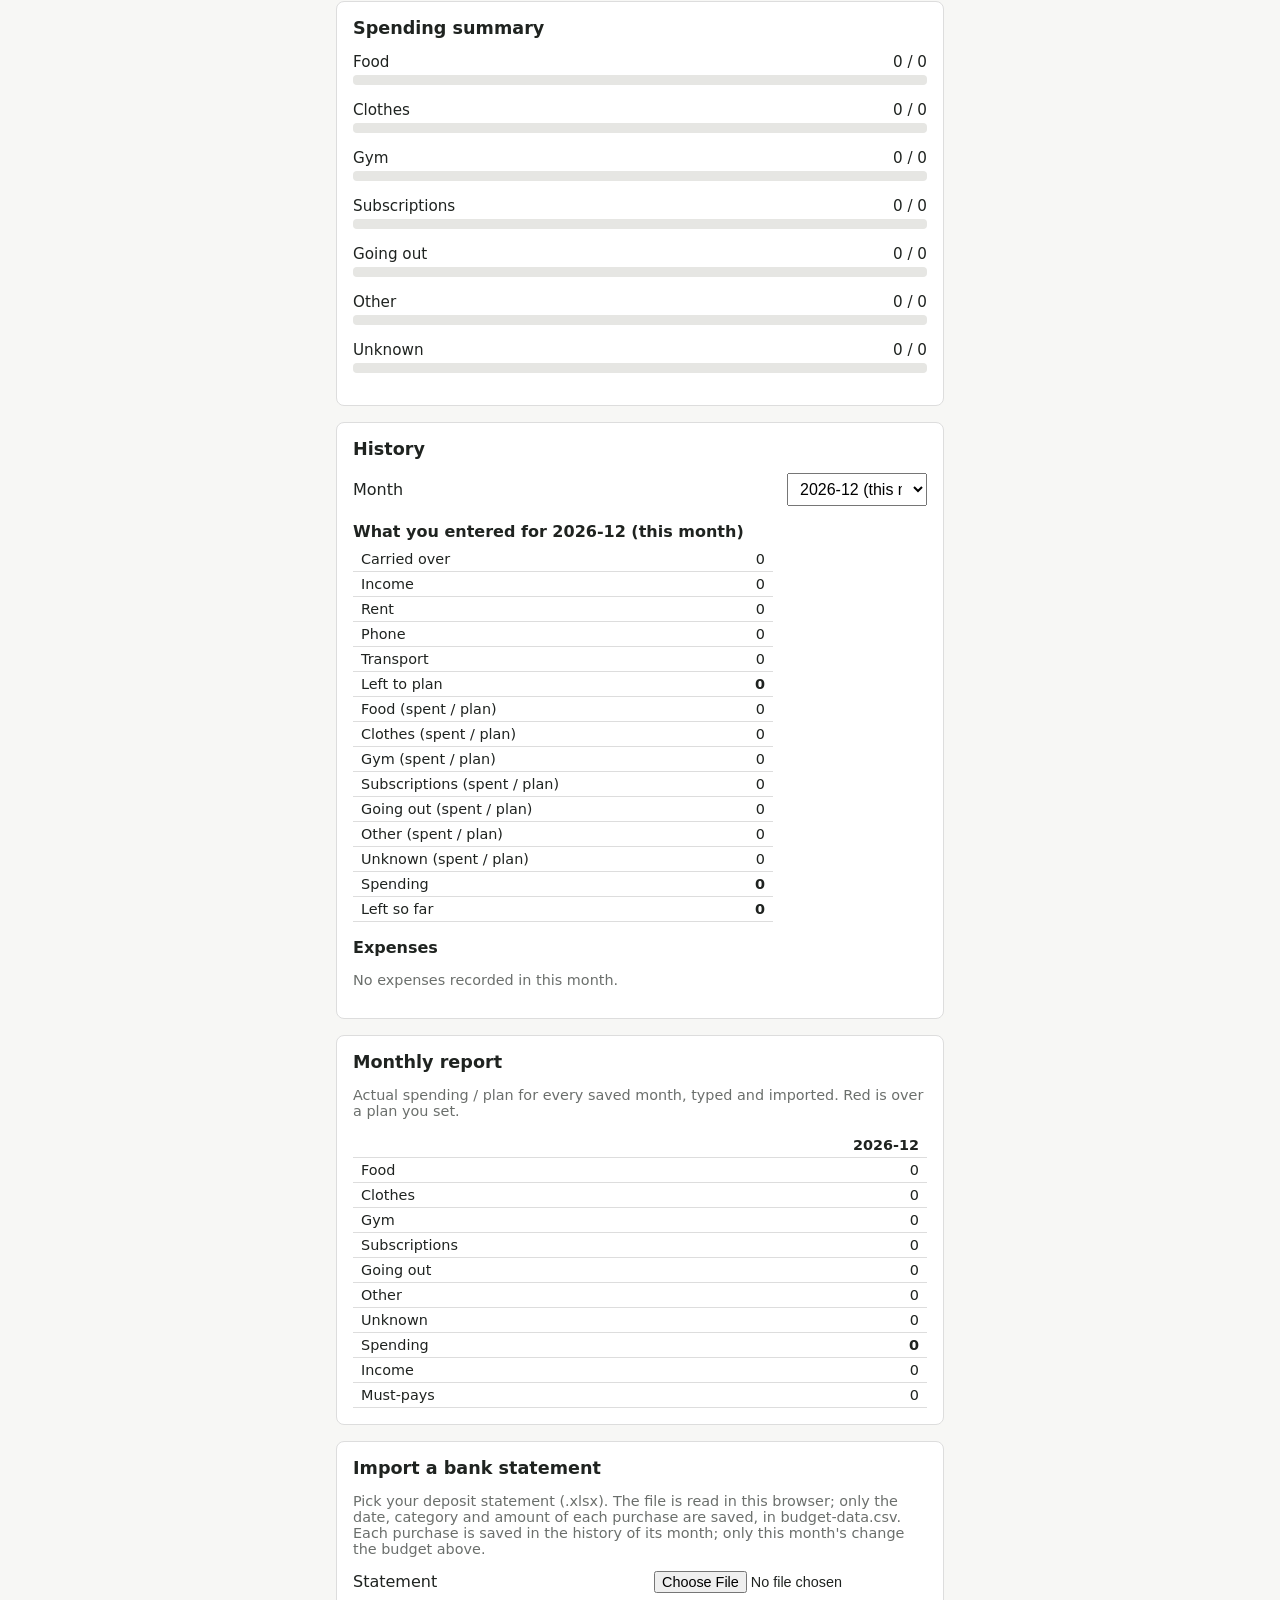
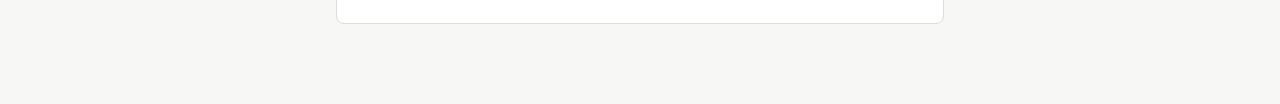
==== commit 73110349: "Fetch today's exchange rates and keep rates per month" ====
--- a/index.html
+++ b/index.html
@@ -46,8 +46,9 @@
 
     <section id="rates-section">
       <h2>Exchange rates</h2>
-      <p class="hint">The budget is in HUF. Expenses in another currency are converted with these rates;
-        changing a rate updates every month.</p>
+      <p class="hint">The budget is in HUF. Expenses in another currency are converted with today's rates,
+        fetched when the app opens; type your bank's rate to use your own. A finished month keeps the rates it ended with.</p>
+      <p id="rates-status" class="hint"></p>
       <label class="field">
         1 MNT = HUF
         <input type="number" id="rate-MNT" min="0" step="any" placeholder="e.g. 0.11">
@@ -60,6 +61,7 @@
         1 USD = HUF
         <input type="number" id="rate-USD" min="0" step="any" placeholder="e.g. 360">
       </label>
+      <p class="hint"><a href="https://www.exchangerate-api.com" target="_blank" rel="noopener">Rates By Exchange Rate API</a></p>
     </section>
 
     <section id="expense-section">
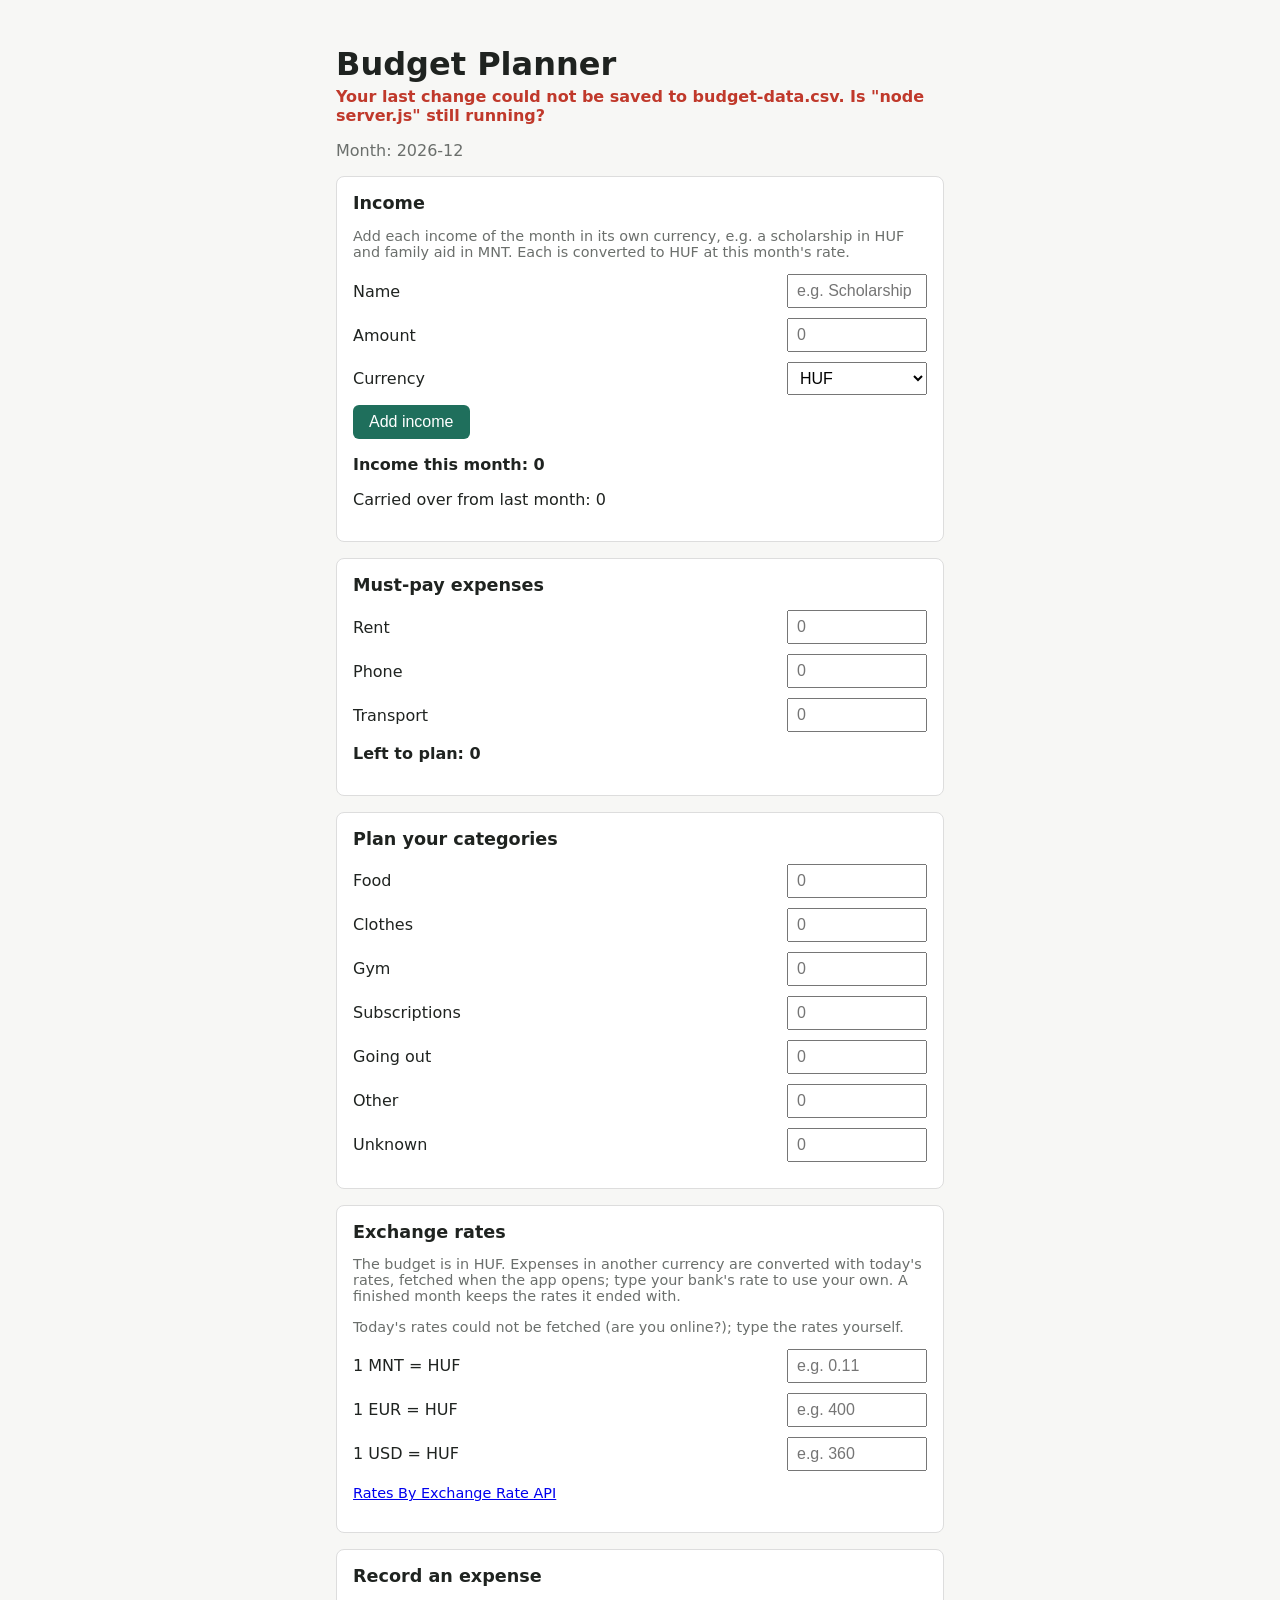
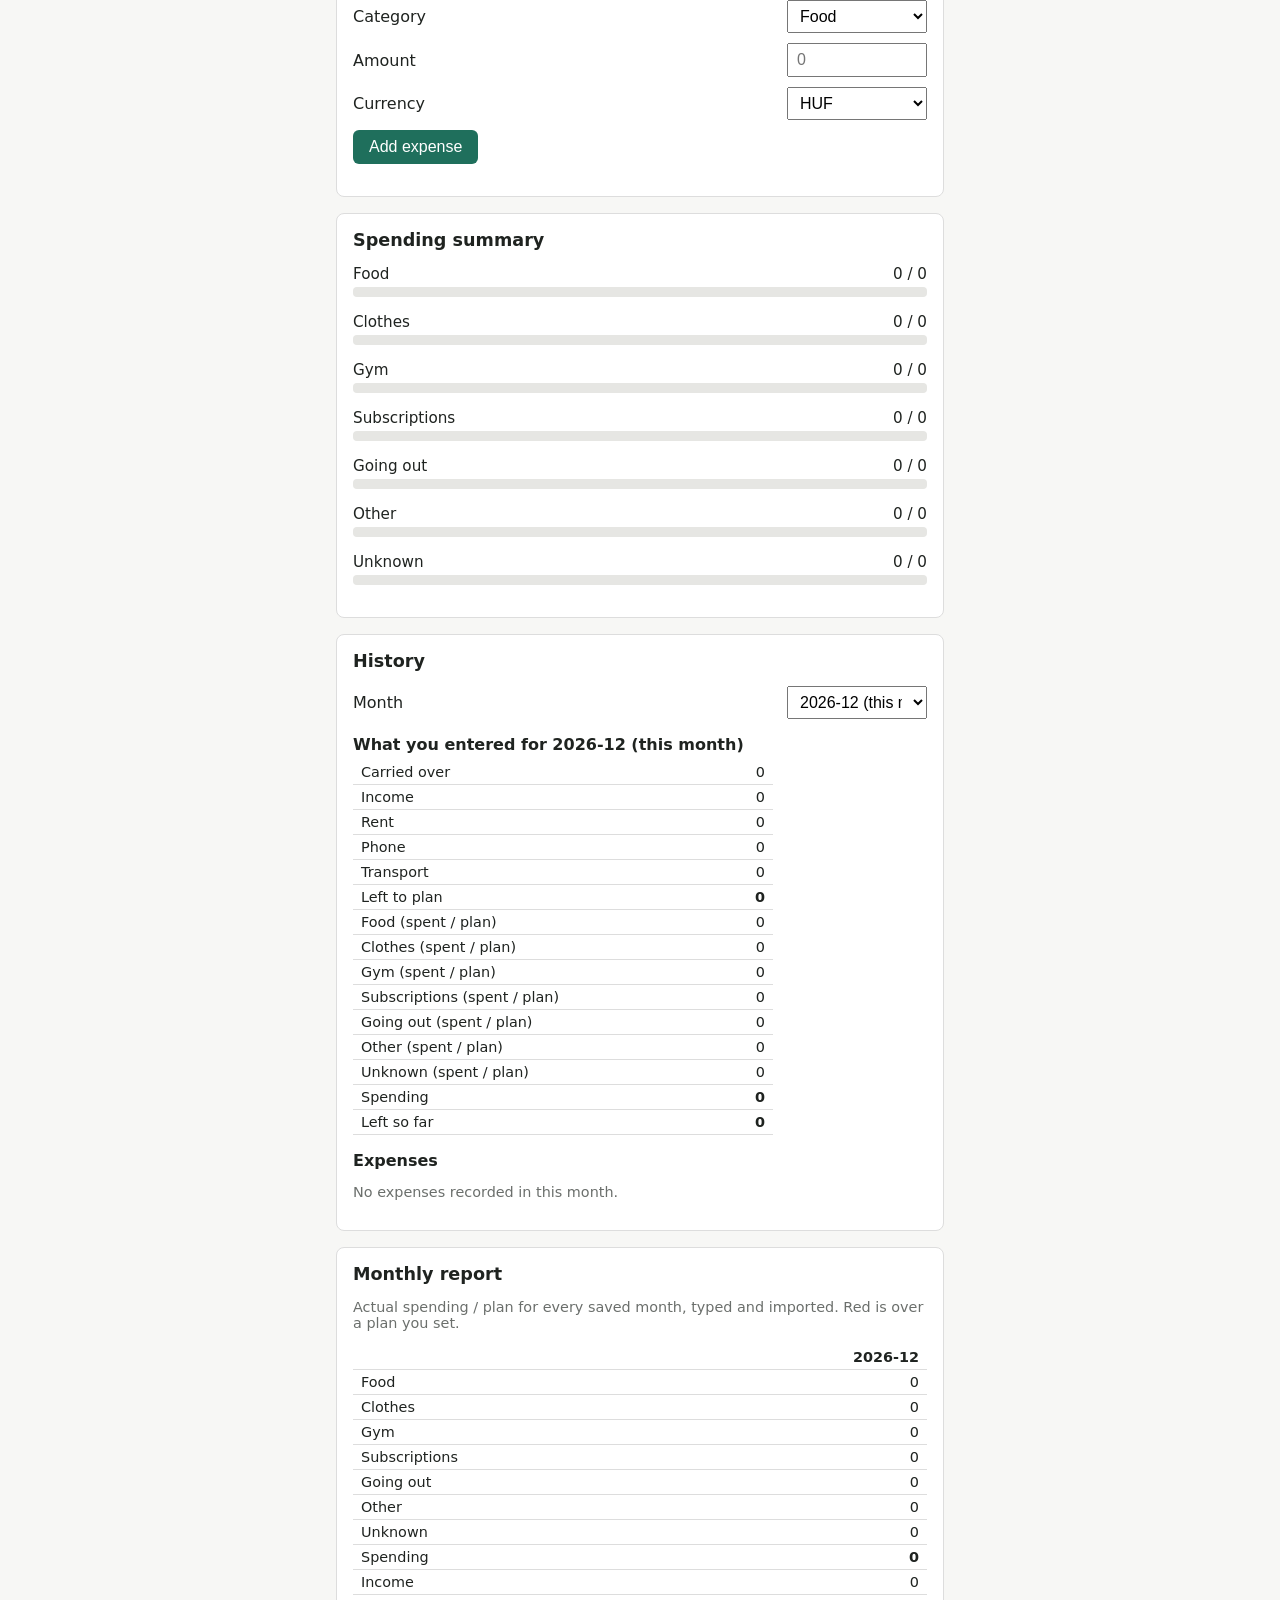
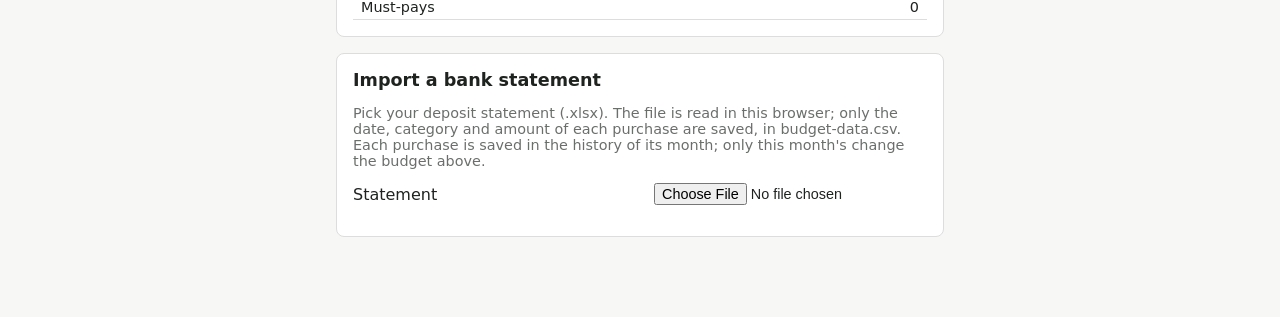
==== commit 10ca4b27: "Add income in multiple currencies" ====
--- a/index.html
+++ b/index.html
@@ -15,10 +15,24 @@
 
     <section id="income-section">
       <h2>Income</h2>
+      <p class="hint">Add each income of the month in its own currency, e.g. a scholarship in HUF and family aid in MNT.
+        Each is converted to HUF at this month's rate.</p>
       <label class="field">
-        Monthly income
-        <input type="number" id="income-input" min="0" step="0.01" placeholder="0">
+        Name
+        <input type="text" id="income-label" maxlength="40" placeholder="e.g. Scholarship">
       </label>
+      <label class="field">
+        Amount
+        <input type="number" id="income-amount" min="0" step="0.01" placeholder="0">
+      </label>
+      <label class="field">
+        Currency
+        <select id="income-currency"></select>
+      </label>
+      <button id="add-income-btn" type="button">Add income</button>
+      <p id="income-message" class="warning"></p>
+      <div id="income-list"></div>
+      <p class="income-total">Income this month: <span id="income-total">0</span></p>
       <p class="carry-over">Carried over from last month: <span id="carry-over">0</span></p>
     </section>
 
--- a/style.css
+++ b/style.css
@@ -63,7 +63,8 @@
   font-size: 1rem;
 }
 
-.left-to-plan {
+.left-to-plan,
+.income-total {
   font-weight: 600;
   margin-top: 12px;
 }
@@ -82,7 +83,8 @@
   font-size: 1rem;
 }
 
-#add-expense-btn {
+#add-expense-btn,
+#add-income-btn {
   padding: 8px 16px;
   font-size: 1rem;
   cursor: pointer;
@@ -174,6 +176,10 @@
 .report-table td.over {
   color: var(--over);
   font-weight: 600;
+}
+
+#income-list {
+  margin-top: 12px;
 }
 
 .history-row {
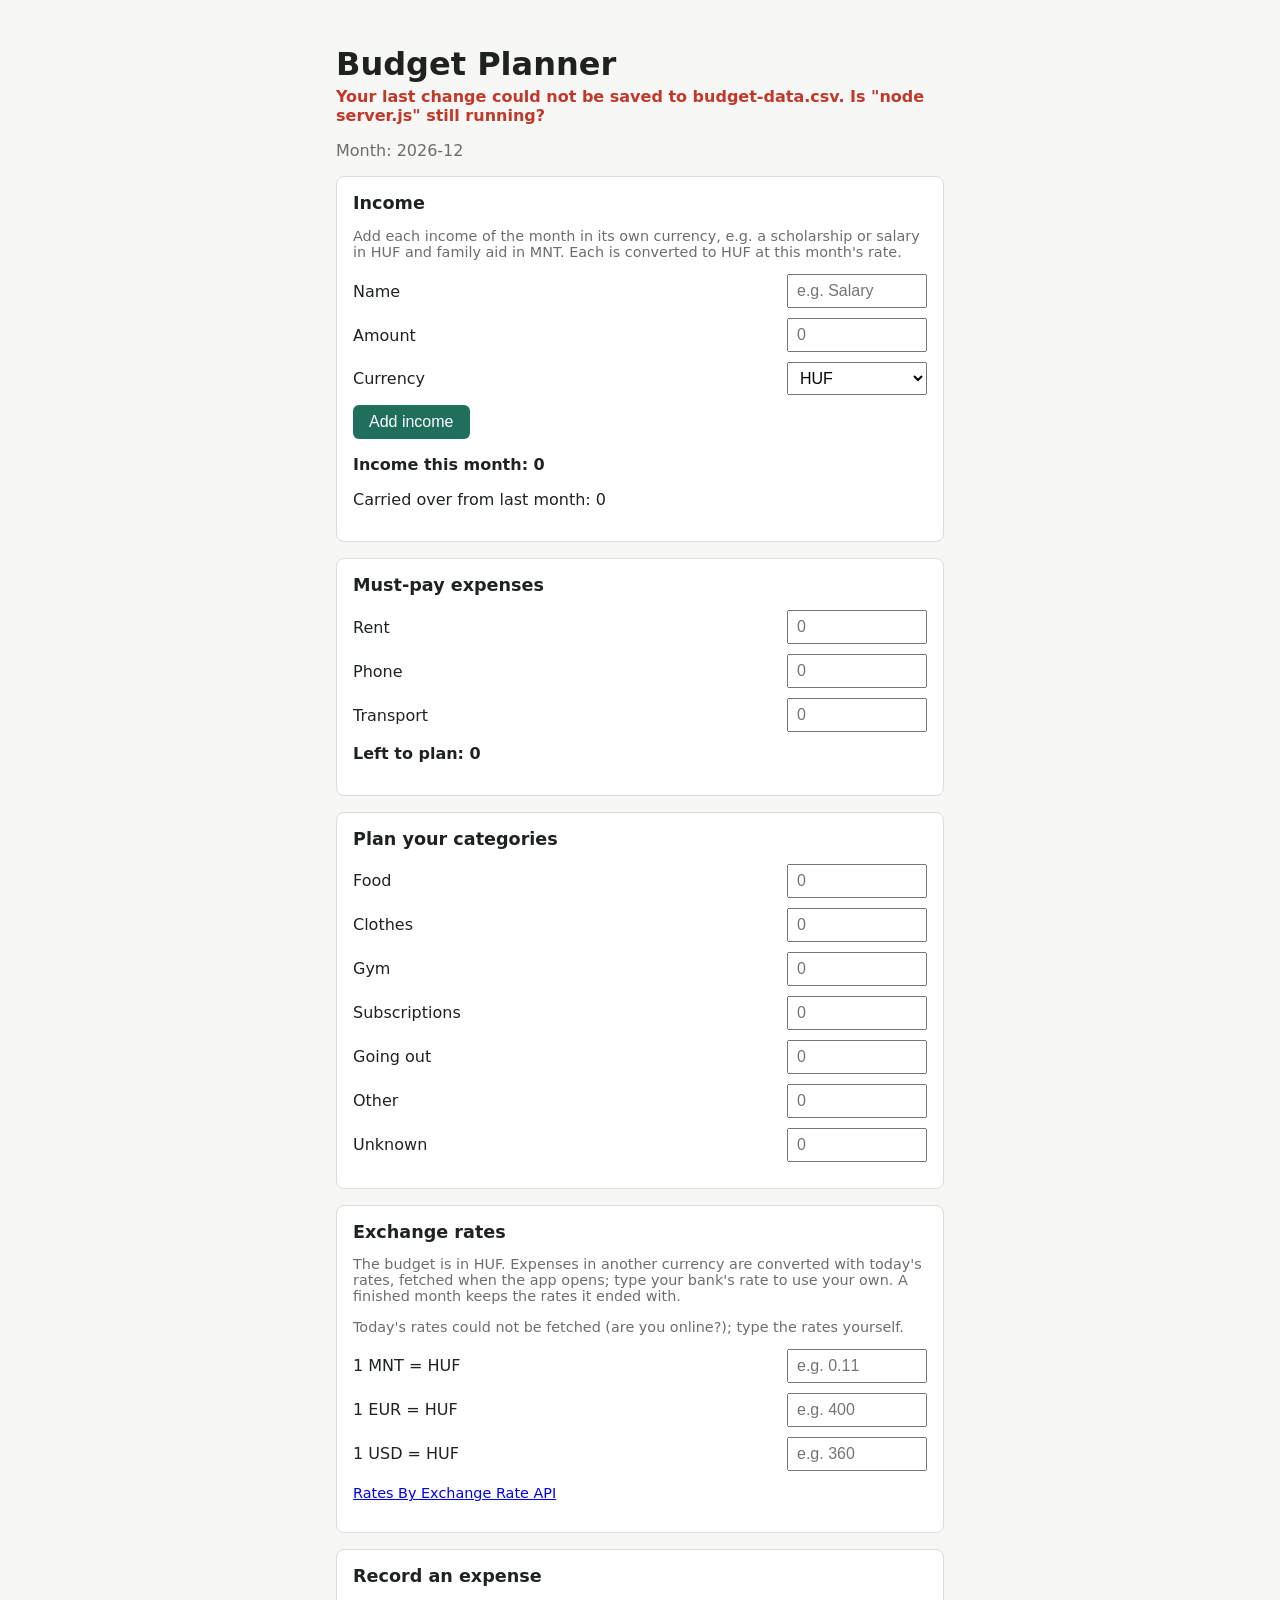
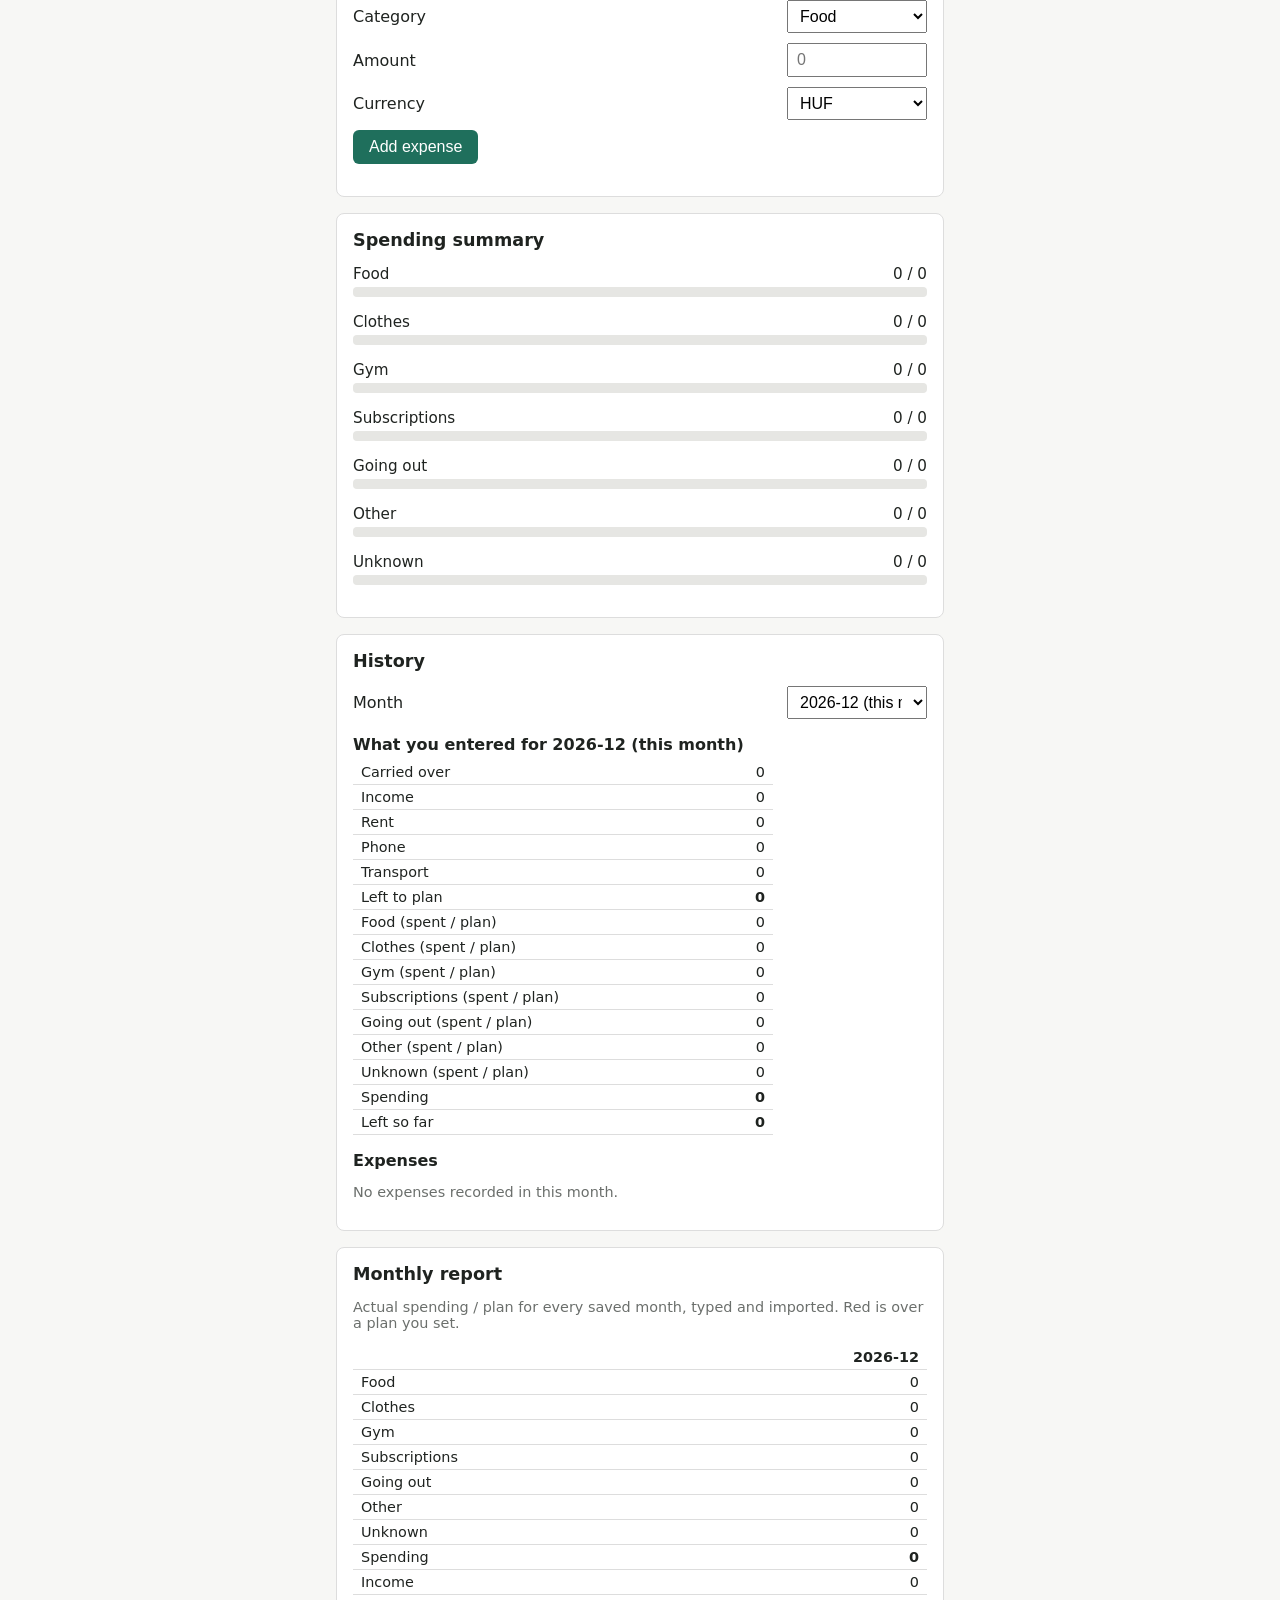
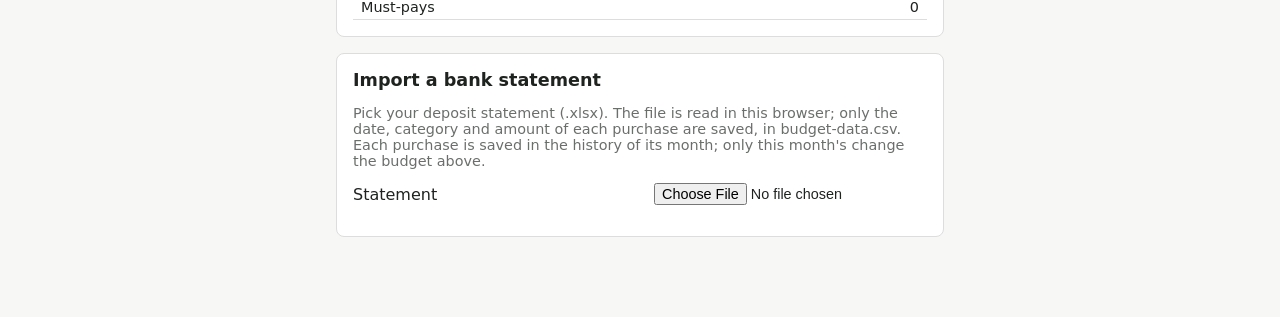
==== commit 316a991c: "Name salary alongside scholarship in the income text" ====
--- a/index.html
+++ b/index.html
@@ -15,11 +15,11 @@
 
     <section id="income-section">
       <h2>Income</h2>
-      <p class="hint">Add each income of the month in its own currency, e.g. a scholarship in HUF and family aid in MNT.
+      <p class="hint">Add each income of the month in its own currency, e.g. a scholarship or salary in HUF and family aid in MNT.
         Each is converted to HUF at this month's rate.</p>
       <label class="field">
         Name
-        <input type="text" id="income-label" maxlength="40" placeholder="e.g. Scholarship">
+        <input type="text" id="income-label" maxlength="40" placeholder="e.g. Salary">
       </label>
       <label class="field">
         Amount
